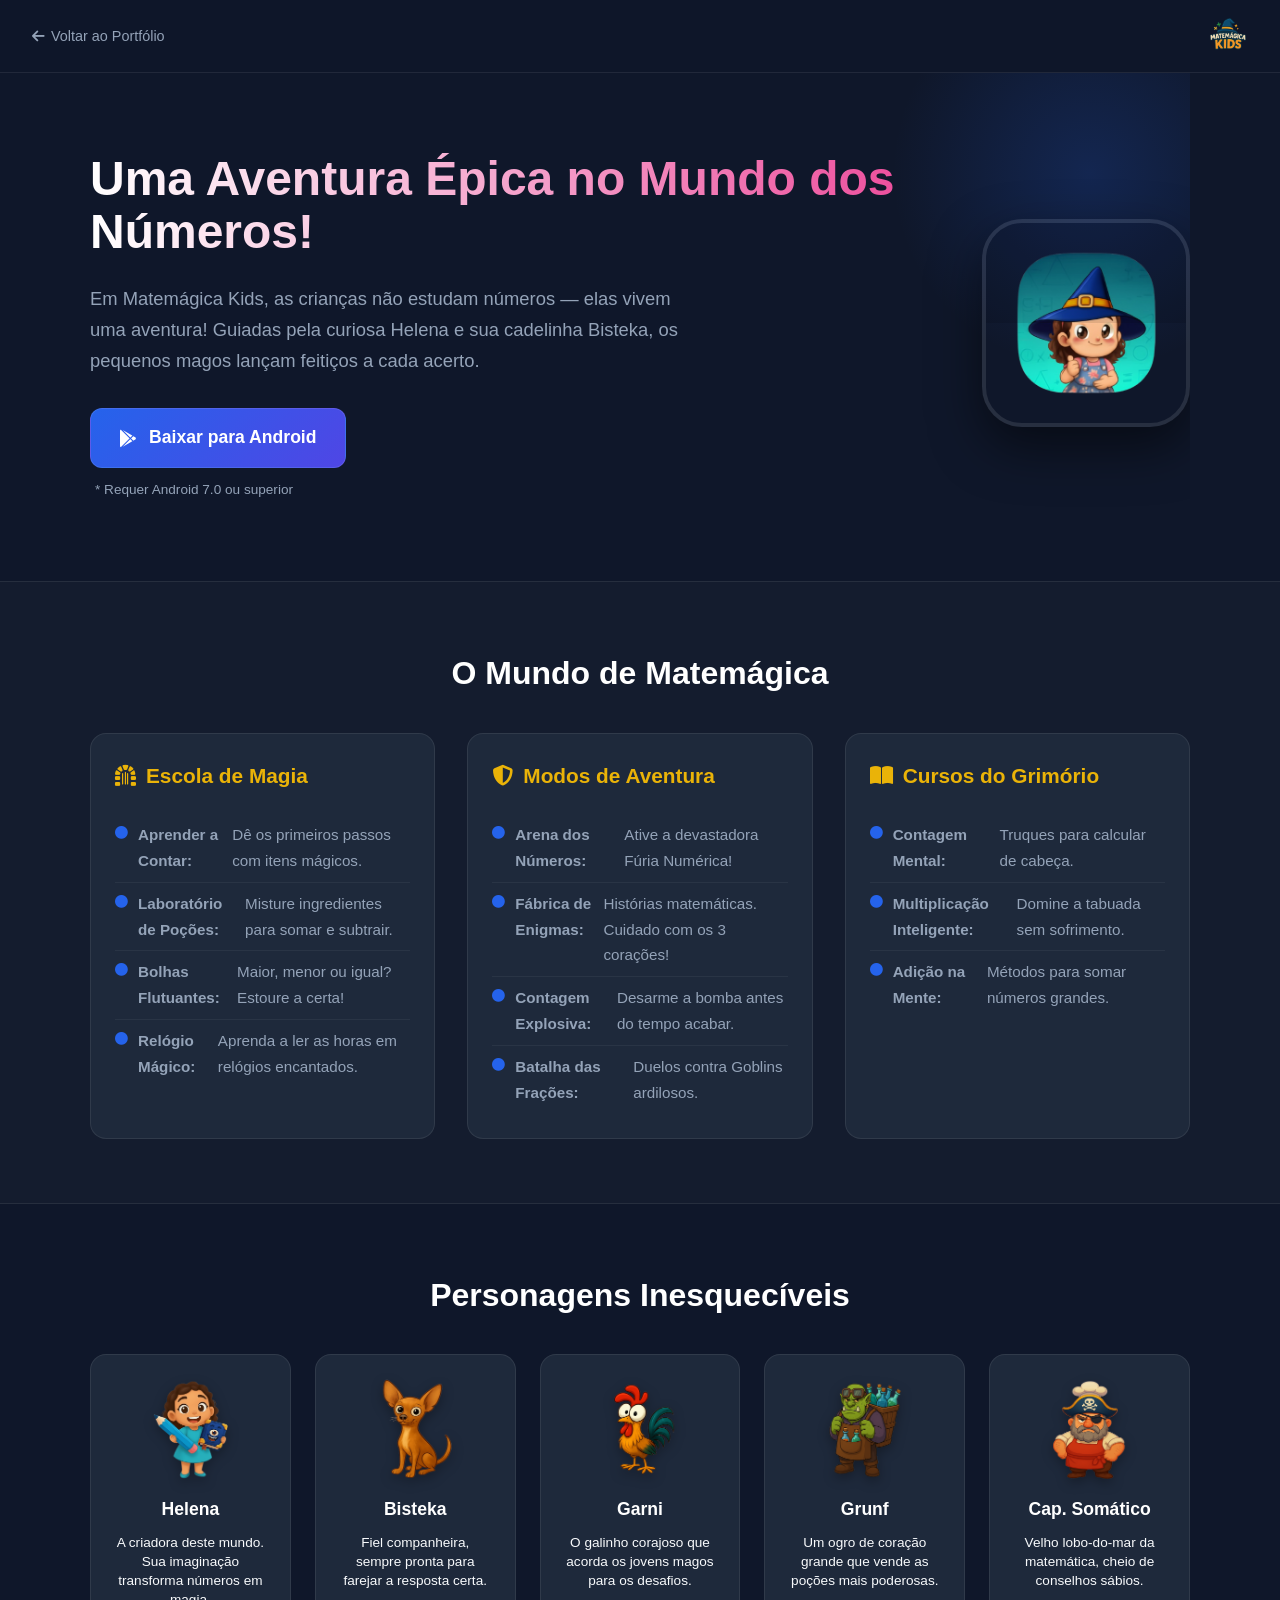
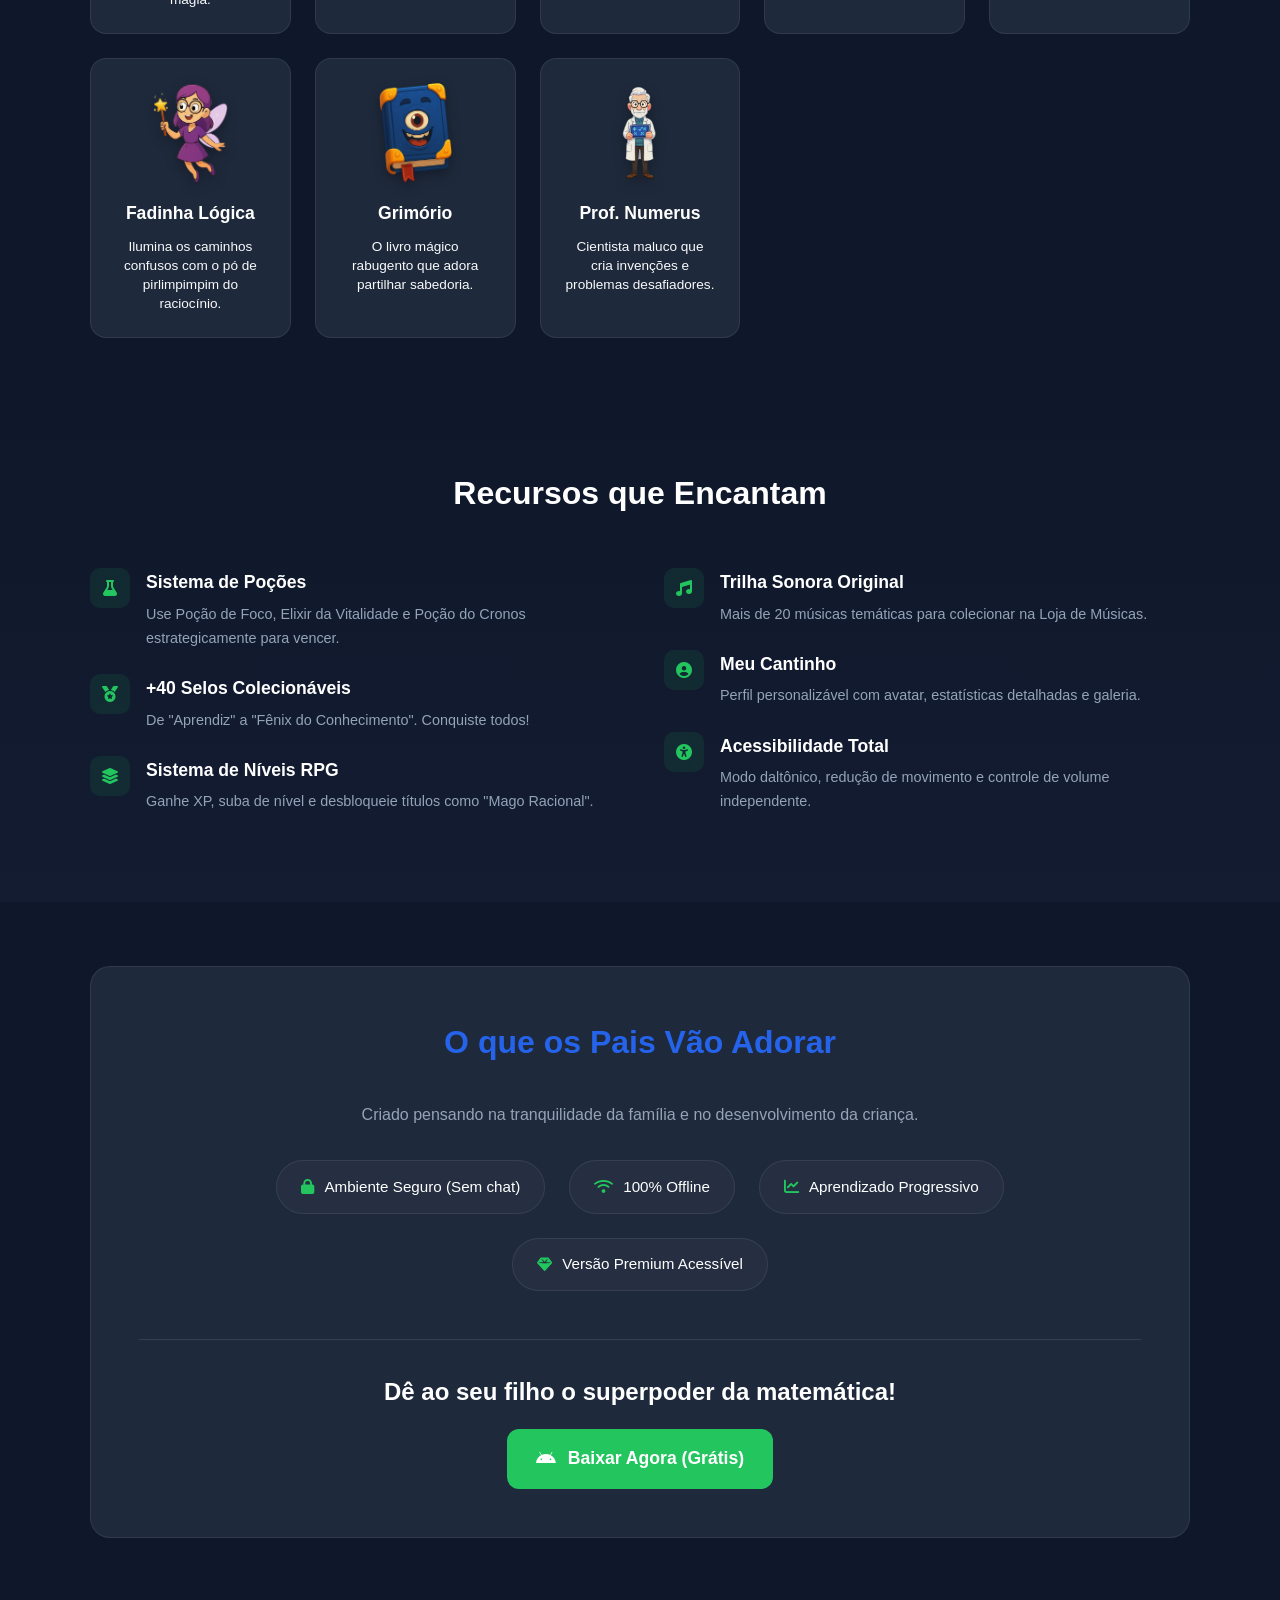
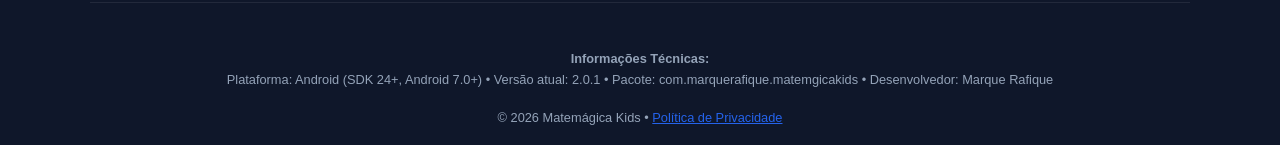
==== matemagicakids.html @ 5639b673 "Add files via upload" ====
<!doctype html>
<html lang="pt-br">
<head>
    <meta charset="utf-8">
    <meta name="viewport" content="width=device-width,initial-scale=1">
    <title>Matemágica Kids - Aventura Épica dos Números</title>
    <meta name="description" content="Em Matemágica Kids, as crianças não estudam números — elas vivem uma aventura épica! Aprenda somar, subtrair e muito mais com Helena e sua turma.">
    
    <!-- Open Graph / Facebook / WhatsApp -->
    <meta property="og:title" content="Matemágica Kids - Aprenda Matemática Brincando">
    <meta property="og:description" content="Junte-se a Helena e Bisteka nessa jornada mágica pelo mundo dos números.">
    <meta property="og:type" content="website">
    <!-- IMAGEM DE CAPA AQUI -->
    <meta property="og:image" content="capa.png">
    
    <link rel="stylesheet" href="https://cdnjs.cloudflare.com/ajax/libs/font-awesome/6.4.0/css/all.min.css">

    <style>
        :root {
            --primary: #2563eb;
            --accent-pink: #ec4899;
            --accent-yellow: #eab308;
            --accent-green: #22c55e;
            --accent-purple: #a855f7;
            --bg: #0f172a;
            --card: #1e293b;
            --text: #f8fafc;
            --muted: #94a3b8;
            --border: rgba(255,255,255,0.08);
        }

        body {
            font-family: 'Segoe UI', Tahoma, Geneva, Verdana, sans-serif;
            background-color: var(--bg);
            color: var(--text);
            margin: 0;
            padding: 0;
            line-height: 1.7;
            overflow-x: hidden;
        }

        /* --- Tipografia & Utilitários --- */
        h1, h2, h3, h4 { margin-top: 0; font-weight: 700; }
        h2 { font-size: 2rem; margin-bottom: 2rem; text-align: center; color: white; }
        p { color: var(--muted); margin-bottom: 1rem; }
        
        .container {
            max-width: 1100px;
            margin: 0 auto;
            padding: 0 2rem;
        }

        .highlight { color: var(--accent-yellow); font-weight: bold; }
        .text-center { text-align: center; }

        /* --- Nav --- */
        nav {
            padding: 1rem 2rem;
            display: flex;
            justify-content: space-between;
            align-items: center;
            border-bottom: 1px solid var(--border);
            background: rgba(15, 23, 42, 0.95);
            backdrop-filter: blur(10px);
            position: sticky;
            top: 0;
            z-index: 100;
        }

        .brand {
            text-decoration: none;
            display: flex;
            align-items: center;
            gap: 10px;
        }

        .nav-logo {
            height: 40px; /* Ajuste a altura conforme necessário para seu logo */
            width: auto;
            display: block;
        }

        /* Caso o logo não carregue, mantém o texto como fallback */
        .brand-text {
            font-weight: 800;
            font-size: 1.3rem;
            display: none; /* Escondido por padrão se tiver logo */
        }

        .back-link {
            color: var(--muted);
            text-decoration: none;
            font-size: 0.9rem;
            transition: color 0.2s;
            display: flex;
            align-items: center;
            gap: 6px;
        }
        .back-link:hover { color: var(--primary); }

        /* --- Hero Section --- */
        .hero {
            padding: 5rem 0;
            display: flex;
            align-items: center;
            gap: 3rem;
            position: relative;
            overflow: hidden;
        }
        
        /* Background decorative elements */
        .hero::before {
            content: '';
            position: absolute;
            top: -100px; right: -100px;
            width: 400px; height: 400px;
            background: radial-gradient(circle, rgba(37,99,235,0.2) 0%, transparent 70%);
            border-radius: 50%;
            z-index: -1;
        }

        .hero-text { flex: 1; }

        .hero h1 {
            font-size: 3rem;
            line-height: 1.1;
            margin-bottom: 1.5rem;
            background: linear-gradient(90deg, #fff, var(--accent-pink));
            -webkit-background-clip: text;
            -webkit-text-fill-color: transparent;
        }

        .hero-sub {
            font-size: 1.15rem;
            color: var(--muted);
            margin-bottom: 2rem;
            max-width: 600px;
        }

        .app-icon {
            width: 200px; height: 200px;
            border-radius: 40px;
            box-shadow: 0 20px 50px rgba(0,0,0,0.5);
            animation: float 6s ease-in-out infinite;
            border: 4px solid rgba(255,255,255,0.1);
            object-fit: cover; /* Garante que a imagem preencha bem */
        }

        @keyframes float {
            0% { transform: translateY(0px); }
            50% { transform: translateY(-15px); }
            100% { transform: translateY(0px); }
        }

        /* --- Buttons --- */
        .btn-download {
            background: linear-gradient(135deg, var(--primary), #4f46e5);
            color: white;
            padding: 14px 28px;
            border-radius: 12px;
            text-decoration: none;
            display: inline-flex;
            align-items: center;
            gap: 12px;
            font-weight: 700;
            font-size: 1.1rem;
            transition: transform 0.2s, box-shadow 0.2s;
            border: 1px solid rgba(255,255,255,0.1);
        }
        .btn-download:hover {
            transform: translateY(-4px);
            box-shadow: 0 10px 30px rgba(37, 99, 235, 0.4);
        }
        .btn-small { padding: 8px 16px; font-size: 0.9rem; }

        /* --- Section: O Mundo --- */
        .section-world {
            background: rgba(255,255,255,0.02);
            padding: 4rem 0;
            border-top: 1px solid var(--border);
            border-bottom: 1px solid var(--border);
        }

        .world-grid {
            display: grid;
            grid-template-columns: repeat(auto-fit, minmax(300px, 1fr));
            gap: 2rem;
            margin-top: 2rem;
        }

        .world-card {
            background: var(--card);
            padding: 1.5rem;
            border-radius: 16px;
            border: 1px solid var(--border);
        }

        .world-card h3 { color: var(--accent-yellow); display: flex; align-items: center; gap: 10px; font-size: 1.3rem; }
        .world-list { list-style: none; padding: 0; margin: 0; }
        .world-list li {
            padding: 8px 0;
            border-bottom: 1px solid rgba(255,255,255,0.05);
            font-size: 0.95rem;
            color: var(--muted);
            display: flex;
            align-items: flex-start;
            gap: 10px;
        }
        .world-list li:last-child { border-bottom: none; }
        .world-list i { color: var(--primary); margin-top: 5px; font-size: 0.8rem; }

        /* --- Section: Personagens --- */
        .section-chars { padding: 4rem 0; }
        
        .char-grid {
            display: grid;
            grid-template-columns: repeat(auto-fill, minmax(200px, 1fr));
            gap: 1.5rem;
        }

        .char-card {
            background: var(--card);
            border-radius: 16px;
            padding: 1.5rem;
            text-align: center;
            border: 1px solid var(--border);
            transition: transform 0.2s;
            display: flex;
            flex-direction: column;
            align-items: center;
        }
        .char-card:hover { transform: translateY(-5px); border-color: var(--accent-purple); }

        /* Atualizado para suportar imagens PNG */
        .char-img {
            width: 100px; height: 100px;
            object-fit: contain;
            margin-bottom: 1rem;
            filter: drop-shadow(0 4px 6px rgba(0,0,0,0.3));
            transition: transform 0.3s cubic-bezier(0.175, 0.885, 0.32, 1.275);
        }
        
        .char-card:hover .char-img {
            transform: scale(1.15) rotate(3deg);
        }

        .char-name { font-weight: 700; color: white; margin-bottom: 0.5rem; display: block; font-size: 1.1rem; }
        .char-desc { font-size: 0.85rem; line-height: 1.4; }

        /* --- Section: Recursos --- */
        .section-features {
            padding: 4rem 0;
            background: linear-gradient(to bottom, var(--bg), #131c31);
        }
        
        .features-cols {
            display: grid;
            grid-template-columns: repeat(auto-fit, minmax(300px, 1fr));
            gap: 3rem;
        }

        .feature-item {
            display: flex;
            gap: 1rem;
            margin-bottom: 1.5rem;
        }
        .f-icon {
            flex-shrink: 0;
            width: 40px; height: 40px;
            background: rgba(34, 197, 94, 0.1);
            color: var(--accent-green);
            border-radius: 10px;
            display: flex;
            align-items: center;
            justify-content: center;
        }
        .f-content h4 { margin: 0 0 0.2rem 0; font-size: 1.1rem; color: white; }
        .f-content p { margin: 0; font-size: 0.9rem; }

        /* --- Section: Parents & CTA --- */
        .section-parents {
            background: var(--card);
            padding: 3rem;
            border-radius: 20px;
            margin: 4rem auto;
            border: 1px solid var(--border);
            text-align: center;
        }

        .check-grid {
            display: flex;
            flex-wrap: wrap;
            justify-content: center;
            gap: 1.5rem;
            margin: 2rem 0;
        }
        .check-item {
            background: rgba(255,255,255,0.03);
            padding: 0.8rem 1.5rem;
            border-radius: 50px;
            font-size: 0.95rem;
            display: flex;
            align-items: center;
            gap: 10px;
            color: white;
            border: 1px solid var(--border);
        }
        .check-item i { color: var(--accent-green); }

        .tech-info {
            font-size: 0.8rem;
            color: #64748b;
            text-align: center;
            margin-top: 4rem;
            padding-top: 2rem;
            border-top: 1px solid var(--border);
        }

        @media (max-width: 768px) {
            .hero { flex-direction: column-reverse; text-align: center; padding: 3rem 0; }
            .hero h1 { font-size: 2.5rem; }
            .hero-text { width: 100%; }
            nav { padding: 1rem; }
        }
    </style>
</head>
<body>

    <!-- Navegação -->
    <nav>
        <a href="index.html" class="back-link">
            <i class="fas fa-arrow-left"></i> Voltar ao Portfólio
        </a>
        <a href="#" class="brand">
            <!-- LOGO AQUI -->
            <img src="logo_2.png" alt="Matemágica Kids Logo" class="nav-logo" onerror="this.style.display='none'; document.getElementById('fallback-brand').style.display='block'">
            
            <!-- Texto fallback caso a imagem não carregue -->
            <span id="fallback-brand" class="brand-text">
                <span style="color:var(--accent-pink)">Matemágica</span>
                <span style="color:var(--accent-yellow)">Kids</span>
            </span>
        </a>
    </nav>

    <!-- Hero Section -->
    <div class="container">
        <header class="hero">
            <div class="hero-text">
                <h1>Uma Aventura Épica no Mundo dos Números!</h1>
                <p class="hero-sub">
                    Em Matemágica Kids, as crianças não estudam números — elas vivem uma aventura! 
                    Guiadas pela curiosa Helena e sua cadelinha Bisteka, os pequenos magos lançam feitiços a cada acerto.
                </p>
                <div style="display:flex; flex-direction:column; gap:10px; align-items:flex-start">
                    <a href="https://play.google.com/store/apps/details?id=com.marquerafique.matemgicakids" target="_blank" class="btn-download">
                        <i class="fab fa-google-play"></i> Baixar para Android
                    </a>
                    <span style="font-size:0.85rem; color:var(--muted); margin-left: 5px;">* Requer Android 7.0 ou superior</span>
                </div>
            </div>
            <div>
                <!-- ÍCONE DO APP AQUI -->
                <img src="ic_app.png" alt="Ícone Matemágica Kids" class="app-icon">
            </div>
        </header>
    </div>

    <!-- O Mundo de Matemágica -->
    <section class="section-world">
        <div class="container">
            <h2>O Mundo de Matemágica</h2>
            <div class="world-grid">
                
                <!-- Card 1 -->
                <article class="world-card">
                    <h3><i class="fas fa-dungeon"></i> Escola de Magia</h3>
                    <ul class="world-list">
                        <li><i class="fas fa-circle"></i> <strong>Aprender a Contar:</strong> Dê os primeiros passos com itens mágicos.</li>
                        <li><i class="fas fa-circle"></i> <strong>Laboratório de Poções:</strong> Misture ingredientes para somar e subtrair.</li>
                        <li><i class="fas fa-circle"></i> <strong>Bolhas Flutuantes:</strong> Maior, menor ou igual? Estoure a certa!</li>
                        <li><i class="fas fa-circle"></i> <strong>Relógio Mágico:</strong> Aprenda a ler as horas em relógios encantados.</li>
                    </ul>
                </article>

                <!-- Card 2 -->
                <article class="world-card">
                    <h3><i class="fas fa-shield-alt"></i> Modos de Aventura</h3>
                    <ul class="world-list">
                        <li><i class="fas fa-circle"></i> <strong>Arena dos Números:</strong> Ative a devastadora Fúria Numérica!</li>
                        <li><i class="fas fa-circle"></i> <strong>Fábrica de Enigmas:</strong> Histórias matemáticas. Cuidado com os 3 corações!</li>
                        <li><i class="fas fa-circle"></i> <strong>Contagem Explosiva:</strong> Desarme a bomba antes do tempo acabar.</li>
                        <li><i class="fas fa-circle"></i> <strong>Batalha das Frações:</strong> Duelos contra Goblins ardilosos.</li>
                    </ul>
                </article>

                <!-- Card 3 -->
                <article class="world-card">
                    <h3><i class="fas fa-book-open"></i> Cursos do Grimório</h3>
                    <ul class="world-list">
                        <li><i class="fas fa-circle"></i> <strong>Contagem Mental:</strong> Truques para calcular de cabeça.</li>
                        <li><i class="fas fa-circle"></i> <strong>Multiplicação Inteligente:</strong> Domine a tabuada sem sofrimento.</li>
                        <li><i class="fas fa-circle"></i> <strong>Adição na Mente:</strong> Métodos para somar números grandes.</li>
                    </ul>
                </article>

            </div>
        </div>
    </section>

    <!-- Personagens -->
    <section class="section-chars">
        <div class="container">
            <h2>Personagens Inesquecíveis</h2>
            <div class="char-grid">
                
                <div class="char-card">
                    <img src="personagem_helena.png" alt="Helena" class="char-img">
                    <span class="char-name">Helena</span>
                    <span class="char-desc">A criadora deste mundo. Sua imaginação transforma números em magia.</span>
                </div>

                <div class="char-card">
                    <img src="personagem_bisteka.png" alt="Bisteka" class="char-img">
                    <span class="char-name">Bisteka</span>
                    <span class="char-desc">Fiel companheira, sempre pronta para farejar a resposta certa.</span>
                </div>

                <div class="char-card">
                    <img src="personagem_garni.png" alt="Garni" class="char-img">
                    <span class="char-name">Garni</span>
                    <span class="char-desc">O galinho corajoso que acorda os jovens magos para os desafios.</span>
                </div>

                <div class="char-card">
                    <img src="personagem_grunf.png" alt="Grunf" class="char-img">
                    <span class="char-name">Grunf</span>
                    <span class="char-desc">Um ogro de coração grande que vende as poções mais poderosas.</span>
                </div>

                <div class="char-card">
                    <img src="personagem_capitao_somatico.png" alt="Capitão Somático" class="char-img">
                    <span class="char-name">Cap. Somático</span>
                    <span class="char-desc">Velho lobo-do-mar da matemática, cheio de conselhos sábios.</span>
                </div>

                <div class="char-card">
                    <img src="personagem_fadinha_logica.png" alt="Fadinha da Lógica" class="char-img">
                    <span class="char-name">Fadinha Lógica</span>
                    <span class="char-desc">Ilumina os caminhos confusos com o pó de pirlimpimpim do raciocínio.</span>
                </div>

                <div class="char-card">
                    <img src="personagem_grimorio.png" alt="Grimório" class="char-img">
                    <span class="char-name">Grimório</span>
                    <span class="char-desc">O livro mágico rabugento que adora partilhar sabedoria.</span>
                </div>

                <div class="char-card">
                    <img src="personagem_professor_numerus.png" alt="Professor Numerus" class="char-img">
                    <span class="char-name">Prof. Numerus</span>
                    <span class="char-desc">Cientista maluco que cria invenções e problemas desafiadores.</span>
                </div>

            </div>
        </div>
    </section>

    <!-- Recursos que Encantam -->
    <section class="section-features">
        <div class="container">
            <h2 style="margin-bottom:3rem">Recursos que Encantam</h2>
            <div class="features-cols">
                
                <div>
                    <div class="feature-item">
                        <div class="f-icon"><i class="fas fa-flask"></i></div>
                        <div class="f-content">
                            <h4>Sistema de Poções</h4>
                            <p>Use Poção de Foco, Elixir da Vitalidade e Poção do Cronos estrategicamente para vencer.</p>
                        </div>
                    </div>
                    <div class="feature-item">
                        <div class="f-icon"><i class="fas fa-medal"></i></div>
                        <div class="f-content">
                            <h4>+40 Selos Colecionáveis</h4>
                            <p>De "Aprendiz" a "Fênix do Conhecimento". Conquiste todos!</p>
                        </div>
                    </div>
                    <div class="feature-item">
                        <div class="f-icon"><i class="fas fa-layer-group"></i></div>
                        <div class="f-content">
                            <h4>Sistema de Níveis RPG</h4>
                            <p>Ganhe XP, suba de nível e desbloqueie títulos como "Mago Racional".</p>
                        </div>
                    </div>
                </div>

                <div>
                    <div class="feature-item">
                        <div class="f-icon"><i class="fas fa-music"></i></div>
                        <div class="f-content">
                            <h4>Trilha Sonora Original</h4>
                            <p>Mais de 20 músicas temáticas para colecionar na Loja de Músicas.</p>
                        </div>
                    </div>
                    <div class="feature-item">
                        <div class="f-icon"><i class="fas fa-user-circle"></i></div>
                        <div class="f-content">
                            <h4>Meu Cantinho</h4>
                            <p>Perfil personalizável com avatar, estatísticas detalhadas e galeria.</p>
                        </div>
                    </div>
                    <div class="feature-item">
                        <div class="f-icon"><i class="fas fa-universal-access"></i></div>
                        <div class="f-content">
                            <h4>Acessibilidade Total</h4>
                            <p>Modo daltônico, redução de movimento e controle de volume independente.</p>
                        </div>
                    </div>
                </div>

            </div>
        </div>
    </section>

    <!-- Área dos Pais e CTA Final -->
    <div class="container">
        <section class="section-parents">
            <h2 style="color:var(--primary)">O que os Pais Vão Adorar</h2>
            <p>Criado pensando na tranquilidade da família e no desenvolvimento da criança.</p>
            
            <div class="check-grid">
                <div class="check-item"><i class="fas fa-lock"></i> Ambiente Seguro (Sem chat)</div>
                <div class="check-item"><i class="fas fa-wifi"></i> 100% Offline</div>
                <div class="check-item"><i class="fas fa-chart-line"></i> Aprendizado Progressivo</div>
                <div class="check-item"><i class="fas fa-gem"></i> Versão Premium Acessível</div>
            </div>

            <div style="margin-top:3rem; padding-top:2rem; border-top:1px solid rgba(255,255,255,0.1)">
                <h3 style="color:white; margin-bottom:1rem; font-size:1.5rem">Dê ao seu filho o superpoder da matemática!</h3>
                <a href="https://play.google.com/store/apps/details?id=com.marquerafique.matemgicakids" target="_blank" class="btn-download" style="background: var(--accent-green); border-color:transparent;">
                    <i class="fab fa-android"></i> Baixar Agora (Grátis)
                </a>
            </div>
        </section>

        <!-- Informações Técnicas (Footer) -->
        <footer class="tech-info">
            <p>
                <strong>Informações Técnicas:</strong><br>
                Plataforma: Android (SDK 24+, Android 7.0+) • Versão atual: 2.0.1 • 
                Pacote: com.marquerafique.matemgicakids • Desenvolvedor: Marque Rafique
            </p>
            <p style="margin-top:1rem">
                © 2026 Matemágica Kids • <a href="privacidade.html" style="color:var(--primary)">Política de Privacidade</a>
            </p>
        </footer>
    </div>

</body>
</html>
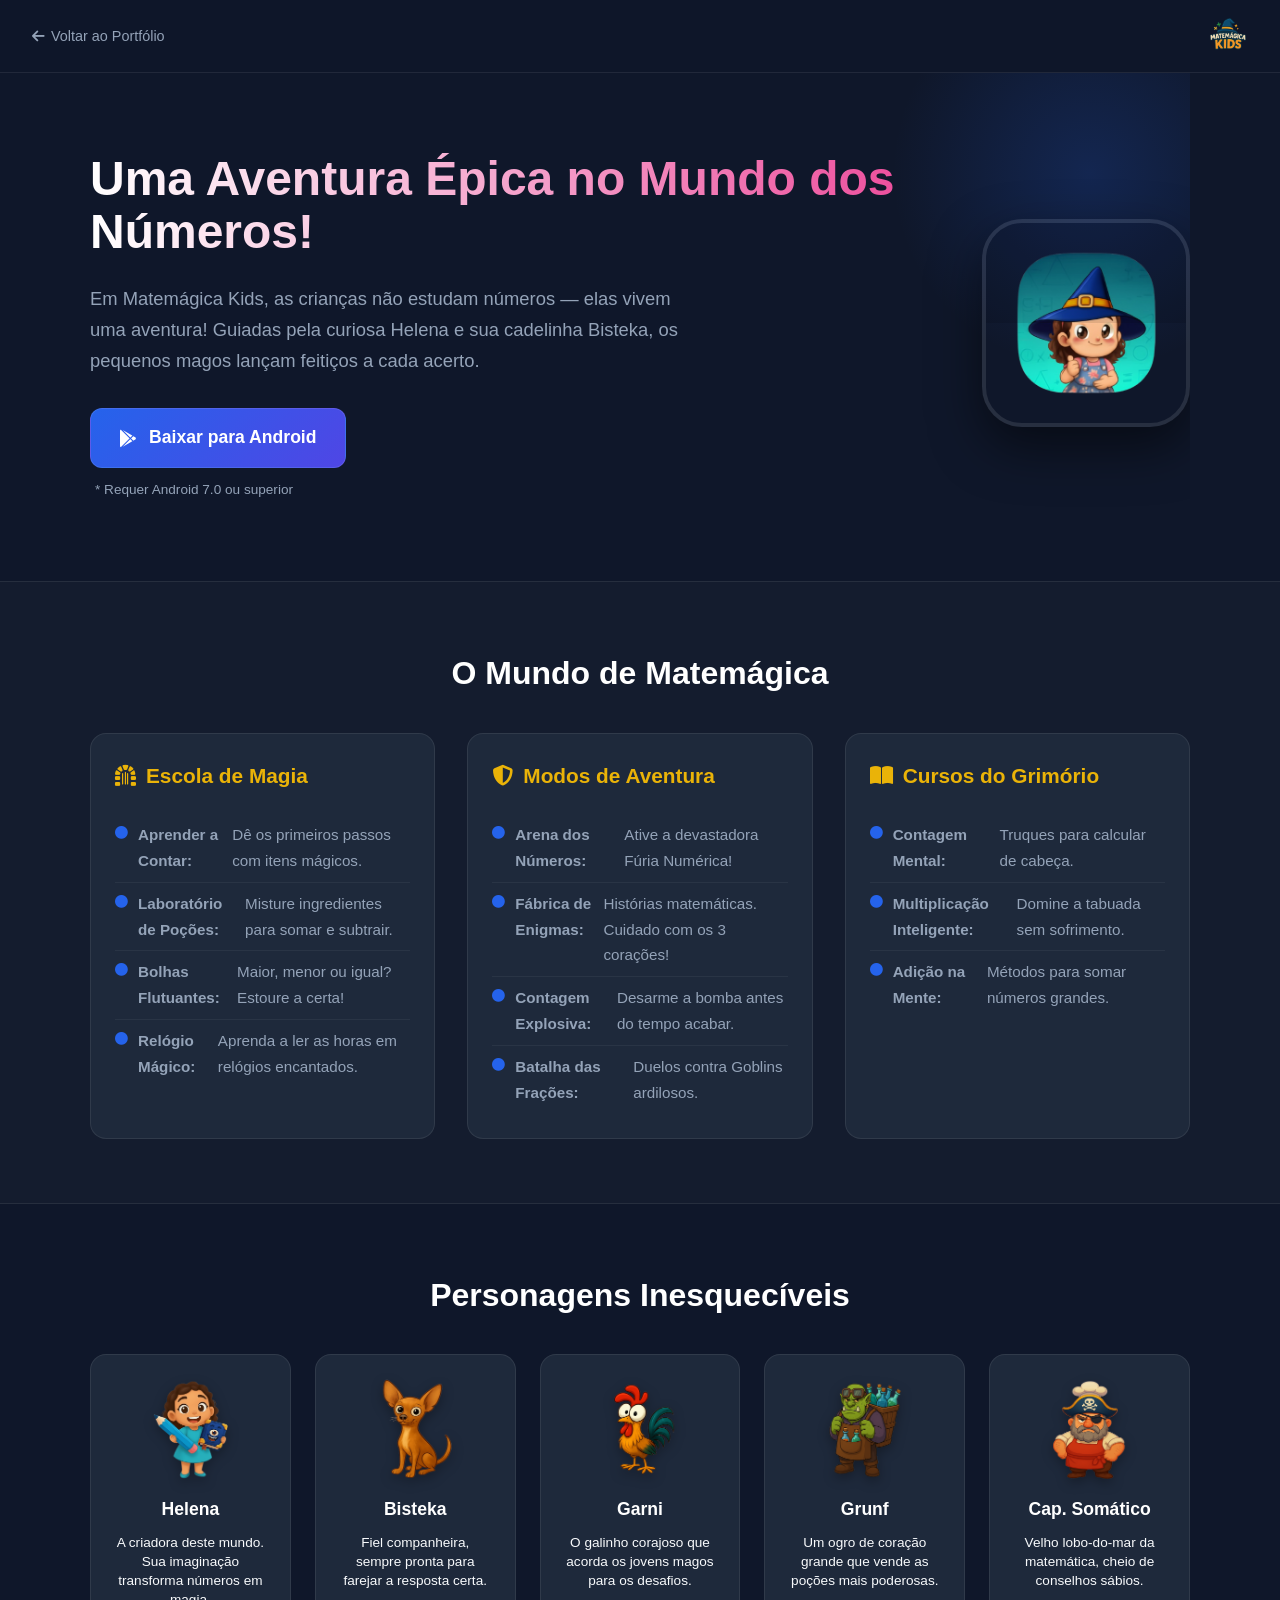
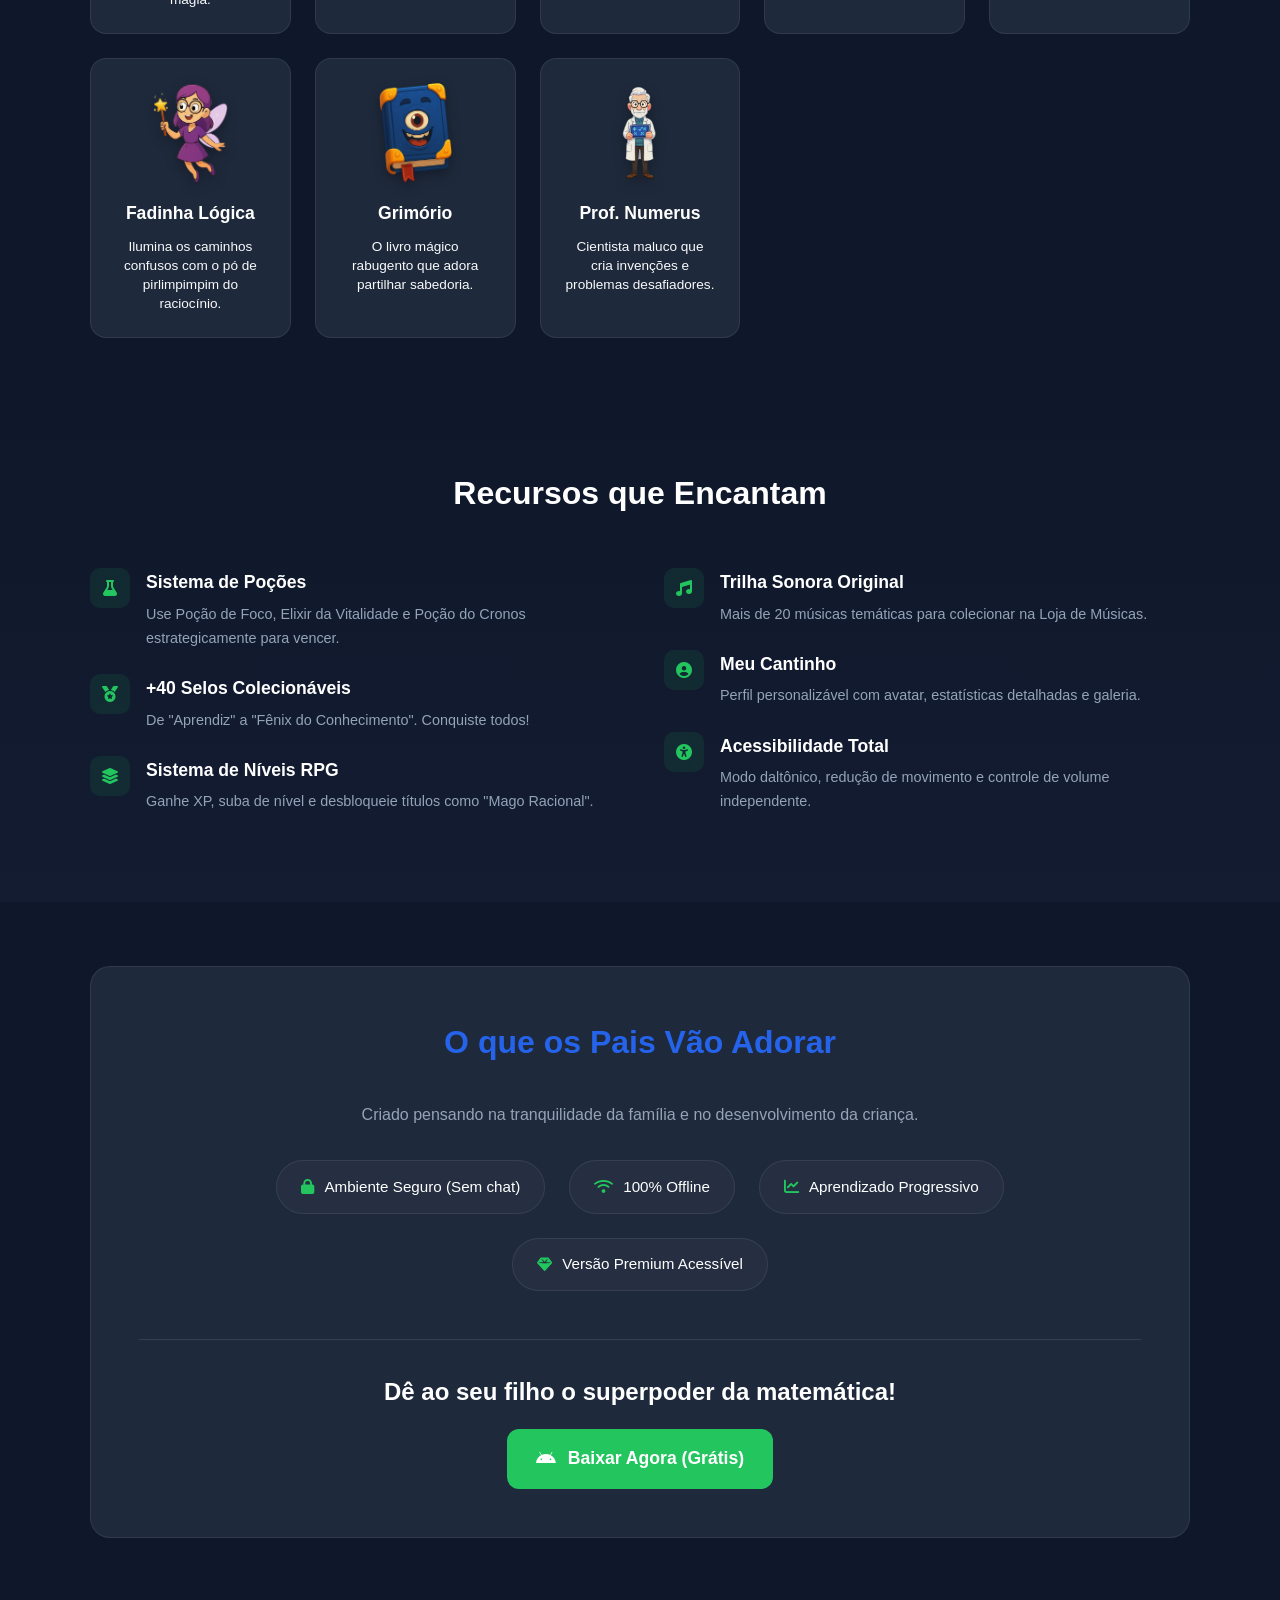
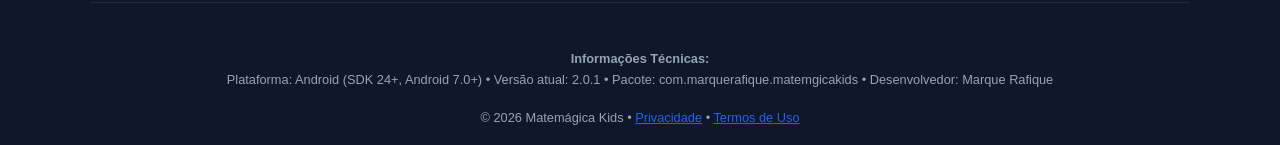
==== commit 999d2d2a: "Add files via upload" ====
--- a/matemagicakids.html
+++ b/matemagicakids.html
@@ -10,7 +10,6 @@
     <meta property="og:title" content="Matemágica Kids - Aprenda Matemática Brincando">
     <meta property="og:description" content="Junte-se a Helena e Bisteka nessa jornada mágica pelo mundo dos números.">
     <meta property="og:type" content="website">
-    <!-- IMAGEM DE CAPA AQUI -->
     <meta property="og:image" content="capa.png">
     
     <link rel="stylesheet" href="https://cdnjs.cloudflare.com/ajax/libs/font-awesome/6.4.0/css/all.min.css">
@@ -39,7 +38,6 @@
             overflow-x: hidden;
         }
 
-        /* --- Tipografia & Utilitários --- */
         h1, h2, h3, h4 { margin-top: 0; font-weight: 700; }
         h2 { font-size: 2rem; margin-bottom: 2rem; text-align: center; color: white; }
         p { color: var(--muted); margin-bottom: 1rem; }
@@ -50,10 +48,6 @@
             padding: 0 2rem;
         }
 
-        .highlight { color: var(--accent-yellow); font-weight: bold; }
-        .text-center { text-align: center; }
-
-        /* --- Nav --- */
         nav {
             padding: 1rem 2rem;
             display: flex;
@@ -75,16 +69,9 @@
         }
 
         .nav-logo {
-            height: 40px; /* Ajuste a altura conforme necessário para seu logo */
+            height: 40px; 
             width: auto;
             display: block;
-        }
-
-        /* Caso o logo não carregue, mantém o texto como fallback */
-        .brand-text {
-            font-weight: 800;
-            font-size: 1.3rem;
-            display: none; /* Escondido por padrão se tiver logo */
         }
 
         .back-link {
@@ -98,7 +85,6 @@
         }
         .back-link:hover { color: var(--primary); }
 
-        /* --- Hero Section --- */
         .hero {
             padding: 5rem 0;
             display: flex;
@@ -108,7 +94,6 @@
             overflow: hidden;
         }
         
-        /* Background decorative elements */
         .hero::before {
             content: '';
             position: absolute;
@@ -143,7 +128,7 @@
             box-shadow: 0 20px 50px rgba(0,0,0,0.5);
             animation: float 6s ease-in-out infinite;
             border: 4px solid rgba(255,255,255,0.1);
-            object-fit: cover; /* Garante que a imagem preencha bem */
+            object-fit: cover;
         }
 
         @keyframes float {
@@ -152,7 +137,6 @@
             100% { transform: translateY(0px); }
         }
 
-        /* --- Buttons --- */
         .btn-download {
             background: linear-gradient(135deg, var(--primary), #4f46e5);
             color: white;
@@ -171,9 +155,7 @@
             transform: translateY(-4px);
             box-shadow: 0 10px 30px rgba(37, 99, 235, 0.4);
         }
-        .btn-small { padding: 8px 16px; font-size: 0.9rem; }
-
-        /* --- Section: O Mundo --- */
+
         .section-world {
             background: rgba(255,255,255,0.02);
             padding: 4rem 0;
@@ -209,7 +191,6 @@
         .world-list li:last-child { border-bottom: none; }
         .world-list i { color: var(--primary); margin-top: 5px; font-size: 0.8rem; }
 
-        /* --- Section: Personagens --- */
         .section-chars { padding: 4rem 0; }
         
         .char-grid {
@@ -231,7 +212,6 @@
         }
         .char-card:hover { transform: translateY(-5px); border-color: var(--accent-purple); }
 
-        /* Atualizado para suportar imagens PNG */
         .char-img {
             width: 100px; height: 100px;
             object-fit: contain;
@@ -247,7 +227,6 @@
         .char-name { font-weight: 700; color: white; margin-bottom: 0.5rem; display: block; font-size: 1.1rem; }
         .char-desc { font-size: 0.85rem; line-height: 1.4; }
 
-        /* --- Section: Recursos --- */
         .section-features {
             padding: 4rem 0;
             background: linear-gradient(to bottom, var(--bg), #131c31);
@@ -277,7 +256,6 @@
         .f-content h4 { margin: 0 0 0.2rem 0; font-size: 1.1rem; color: white; }
         .f-content p { margin: 0; font-size: 0.9rem; }
 
-        /* --- Section: Parents & CTA --- */
         .section-parents {
             background: var(--card);
             padding: 3rem;
@@ -326,24 +304,15 @@
 </head>
 <body>
 
-    <!-- Navegação -->
     <nav>
         <a href="index.html" class="back-link">
             <i class="fas fa-arrow-left"></i> Voltar ao Portfólio
         </a>
         <a href="#" class="brand">
-            <!-- LOGO AQUI -->
-            <img src="logo_2.png" alt="Matemágica Kids Logo" class="nav-logo" onerror="this.style.display='none'; document.getElementById('fallback-brand').style.display='block'">
-            
-            <!-- Texto fallback caso a imagem não carregue -->
-            <span id="fallback-brand" class="brand-text">
-                <span style="color:var(--accent-pink)">Matemágica</span>
-                <span style="color:var(--accent-yellow)">Kids</span>
-            </span>
+            <img src="logo_2.png" alt="Matemágica Kids Logo" class="nav-logo">
         </a>
     </nav>
 
-    <!-- Hero Section -->
     <div class="container">
         <header class="hero">
             <div class="hero-text">
@@ -360,19 +329,16 @@
                 </div>
             </div>
             <div>
-                <!-- ÍCONE DO APP AQUI -->
                 <img src="ic_app.png" alt="Ícone Matemágica Kids" class="app-icon">
             </div>
         </header>
     </div>
 
-    <!-- O Mundo de Matemágica -->
     <section class="section-world">
         <div class="container">
             <h2>O Mundo de Matemágica</h2>
             <div class="world-grid">
                 
-                <!-- Card 1 -->
                 <article class="world-card">
                     <h3><i class="fas fa-dungeon"></i> Escola de Magia</h3>
                     <ul class="world-list">
@@ -383,7 +349,6 @@
                     </ul>
                 </article>
 
-                <!-- Card 2 -->
                 <article class="world-card">
                     <h3><i class="fas fa-shield-alt"></i> Modos de Aventura</h3>
                     <ul class="world-list">
@@ -394,7 +359,6 @@
                     </ul>
                 </article>
 
-                <!-- Card 3 -->
                 <article class="world-card">
                     <h3><i class="fas fa-book-open"></i> Cursos do Grimório</h3>
                     <ul class="world-list">
@@ -408,7 +372,6 @@
         </div>
     </section>
 
-    <!-- Personagens -->
     <section class="section-chars">
         <div class="container">
             <h2>Personagens Inesquecíveis</h2>
@@ -466,7 +429,6 @@
         </div>
     </section>
 
-    <!-- Recursos que Encantam -->
     <section class="section-features">
         <div class="container">
             <h2 style="margin-bottom:3rem">Recursos que Encantam</h2>
@@ -524,7 +486,6 @@
         </div>
     </section>
 
-    <!-- Área dos Pais e CTA Final -->
     <div class="container">
         <section class="section-parents">
             <h2 style="color:var(--primary)">O que os Pais Vão Adorar</h2>
@@ -545,7 +506,6 @@
             </div>
         </section>
 
-        <!-- Informações Técnicas (Footer) -->
         <footer class="tech-info">
             <p>
                 <strong>Informações Técnicas:</strong><br>
@@ -553,7 +513,9 @@
                 Pacote: com.marquerafique.matemgicakids • Desenvolvedor: Marque Rafique
             </p>
             <p style="margin-top:1rem">
-                © 2026 Matemágica Kids • <a href="privacidade.html" style="color:var(--primary)">Política de Privacidade</a>
+                © 2026 Matemágica Kids • 
+                <a href="privacidade.html" style="color:var(--primary)">Privacidade</a> • 
+                <a href="termos.html" style="color:var(--primary)">Termos de Uso</a>
             </p>
         </footer>
     </div>
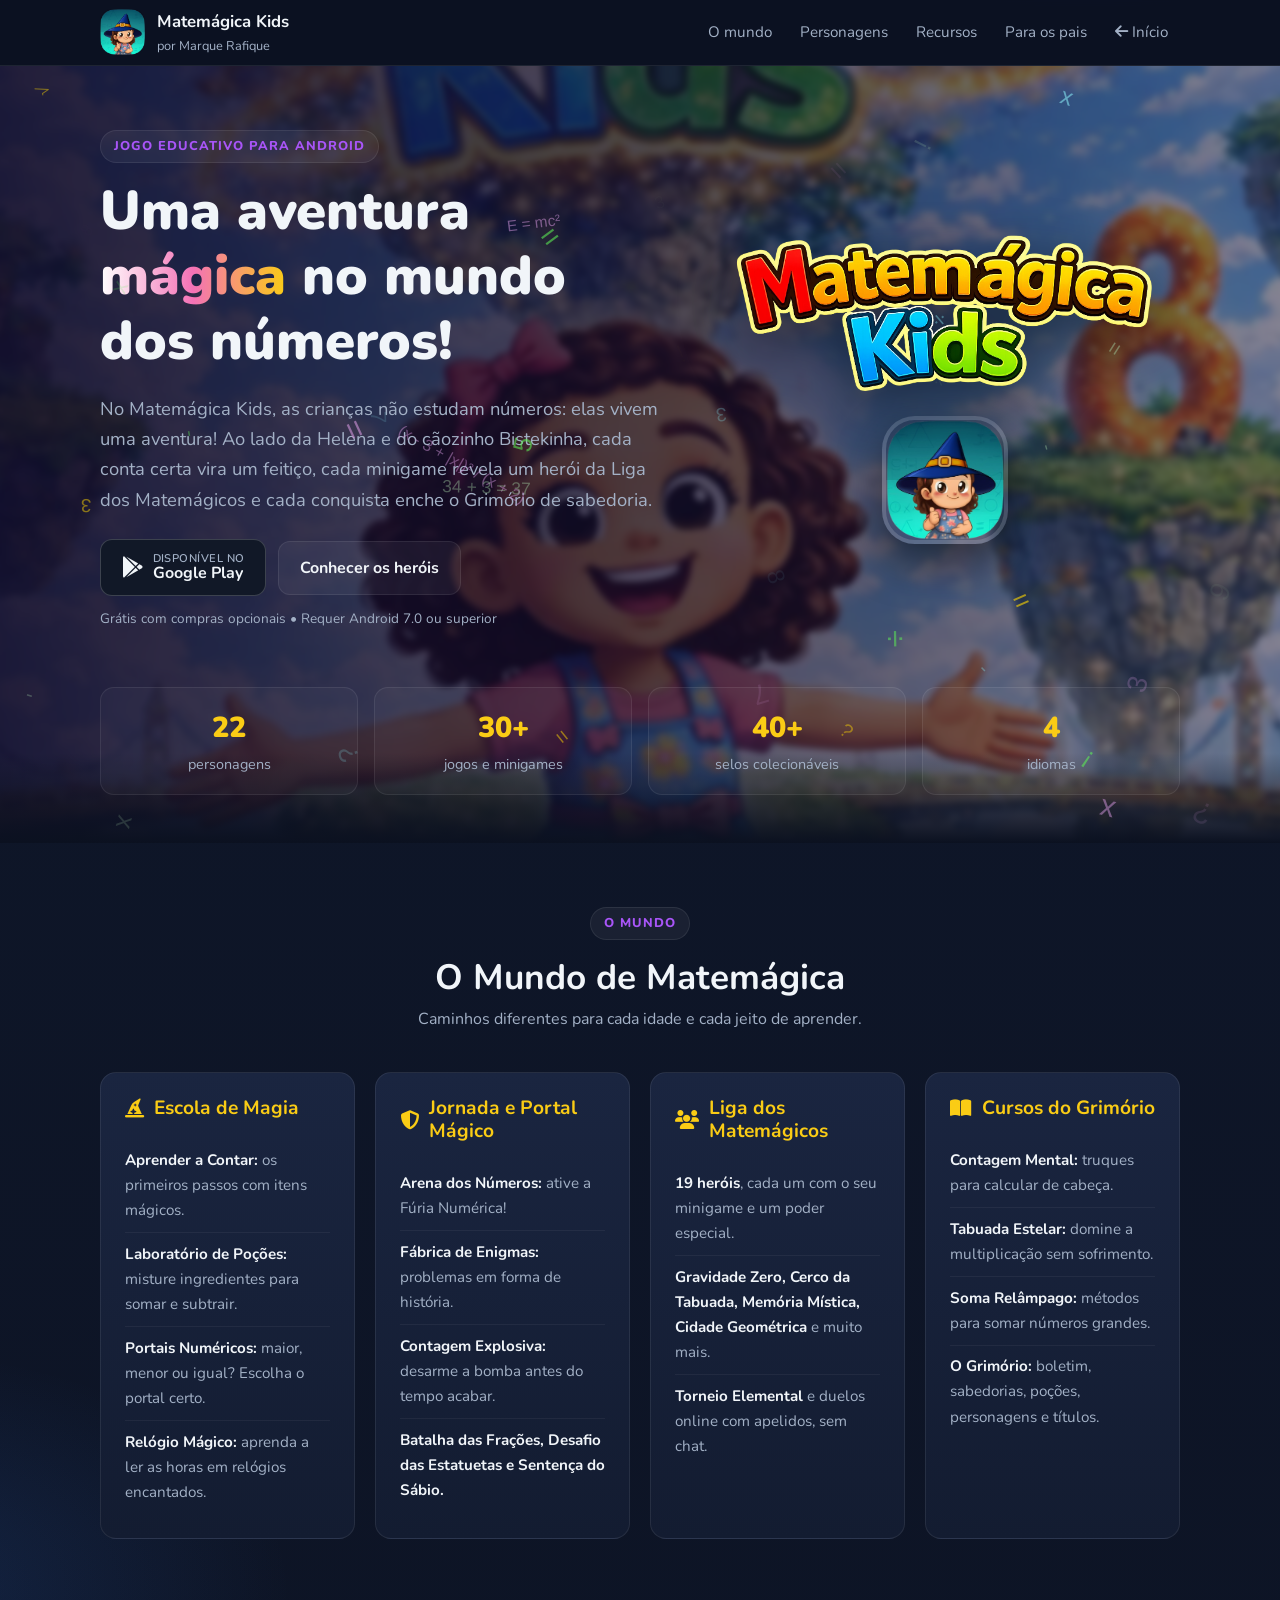
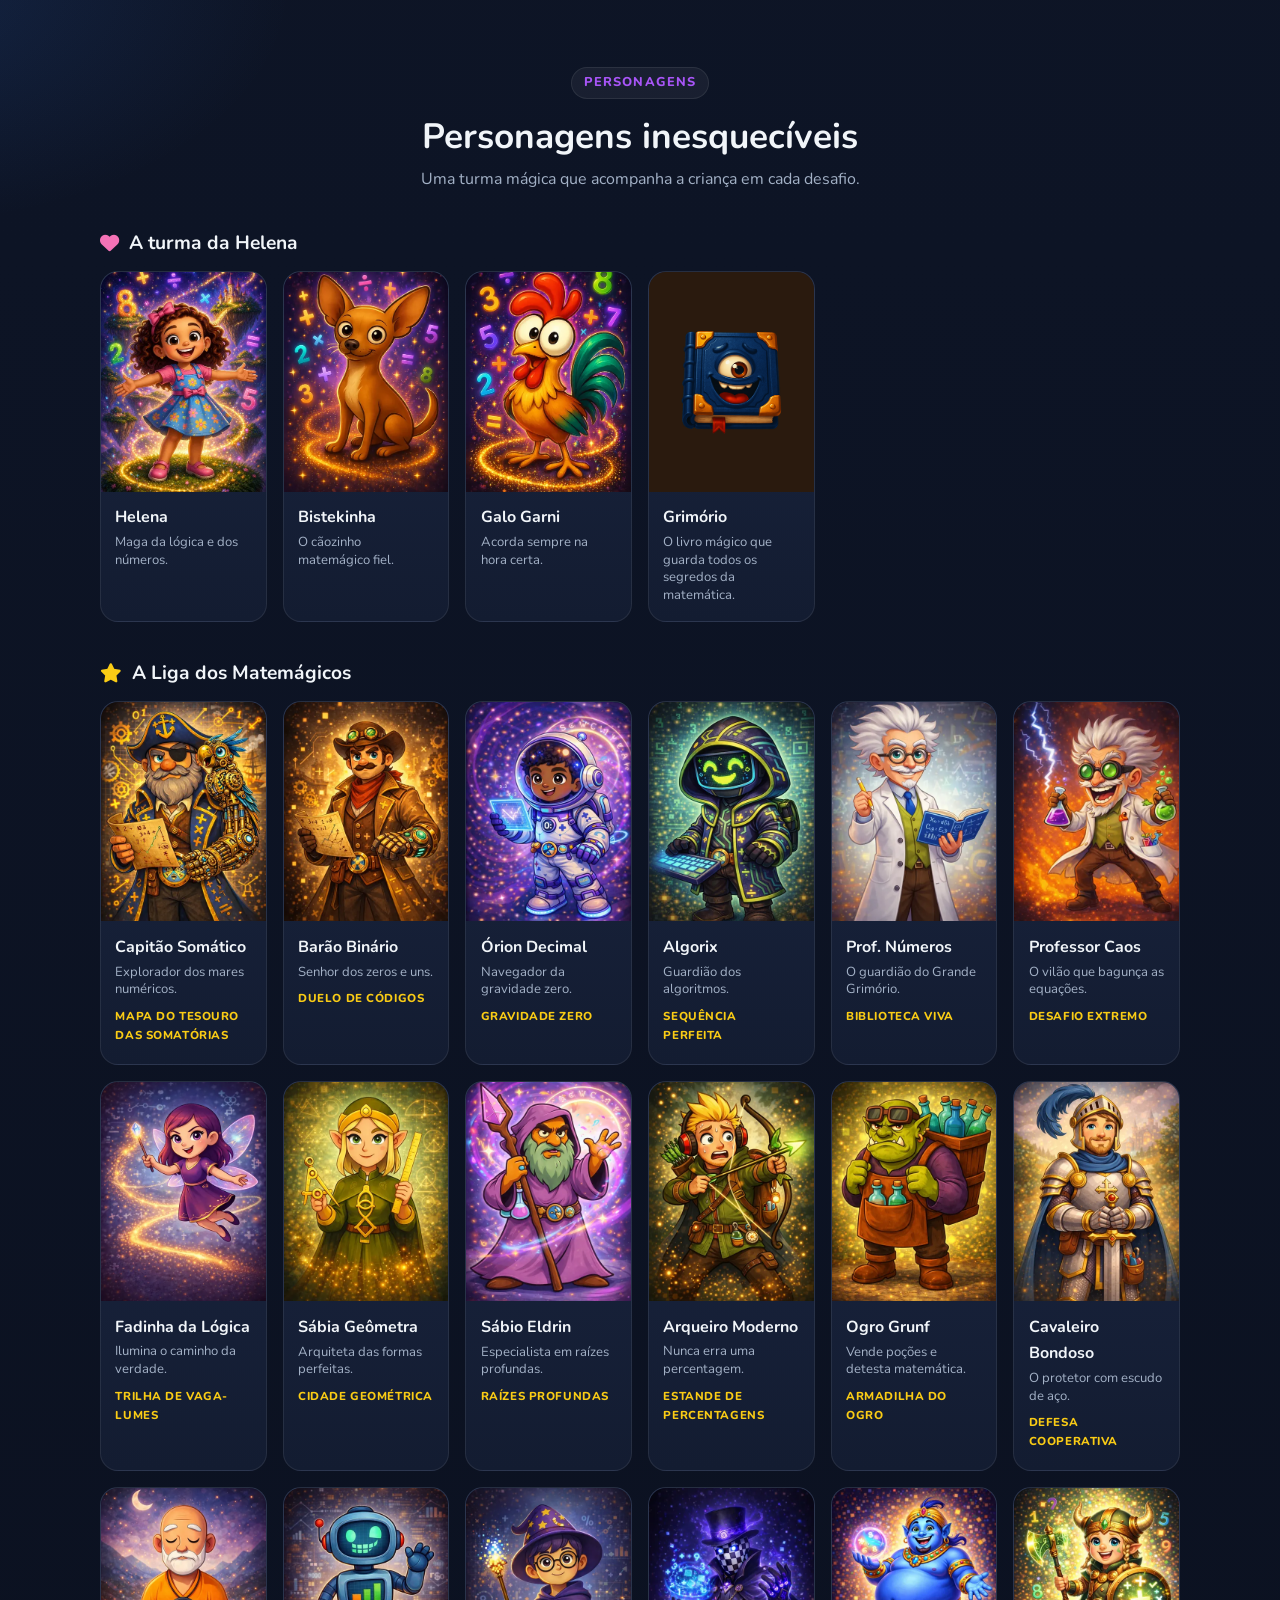
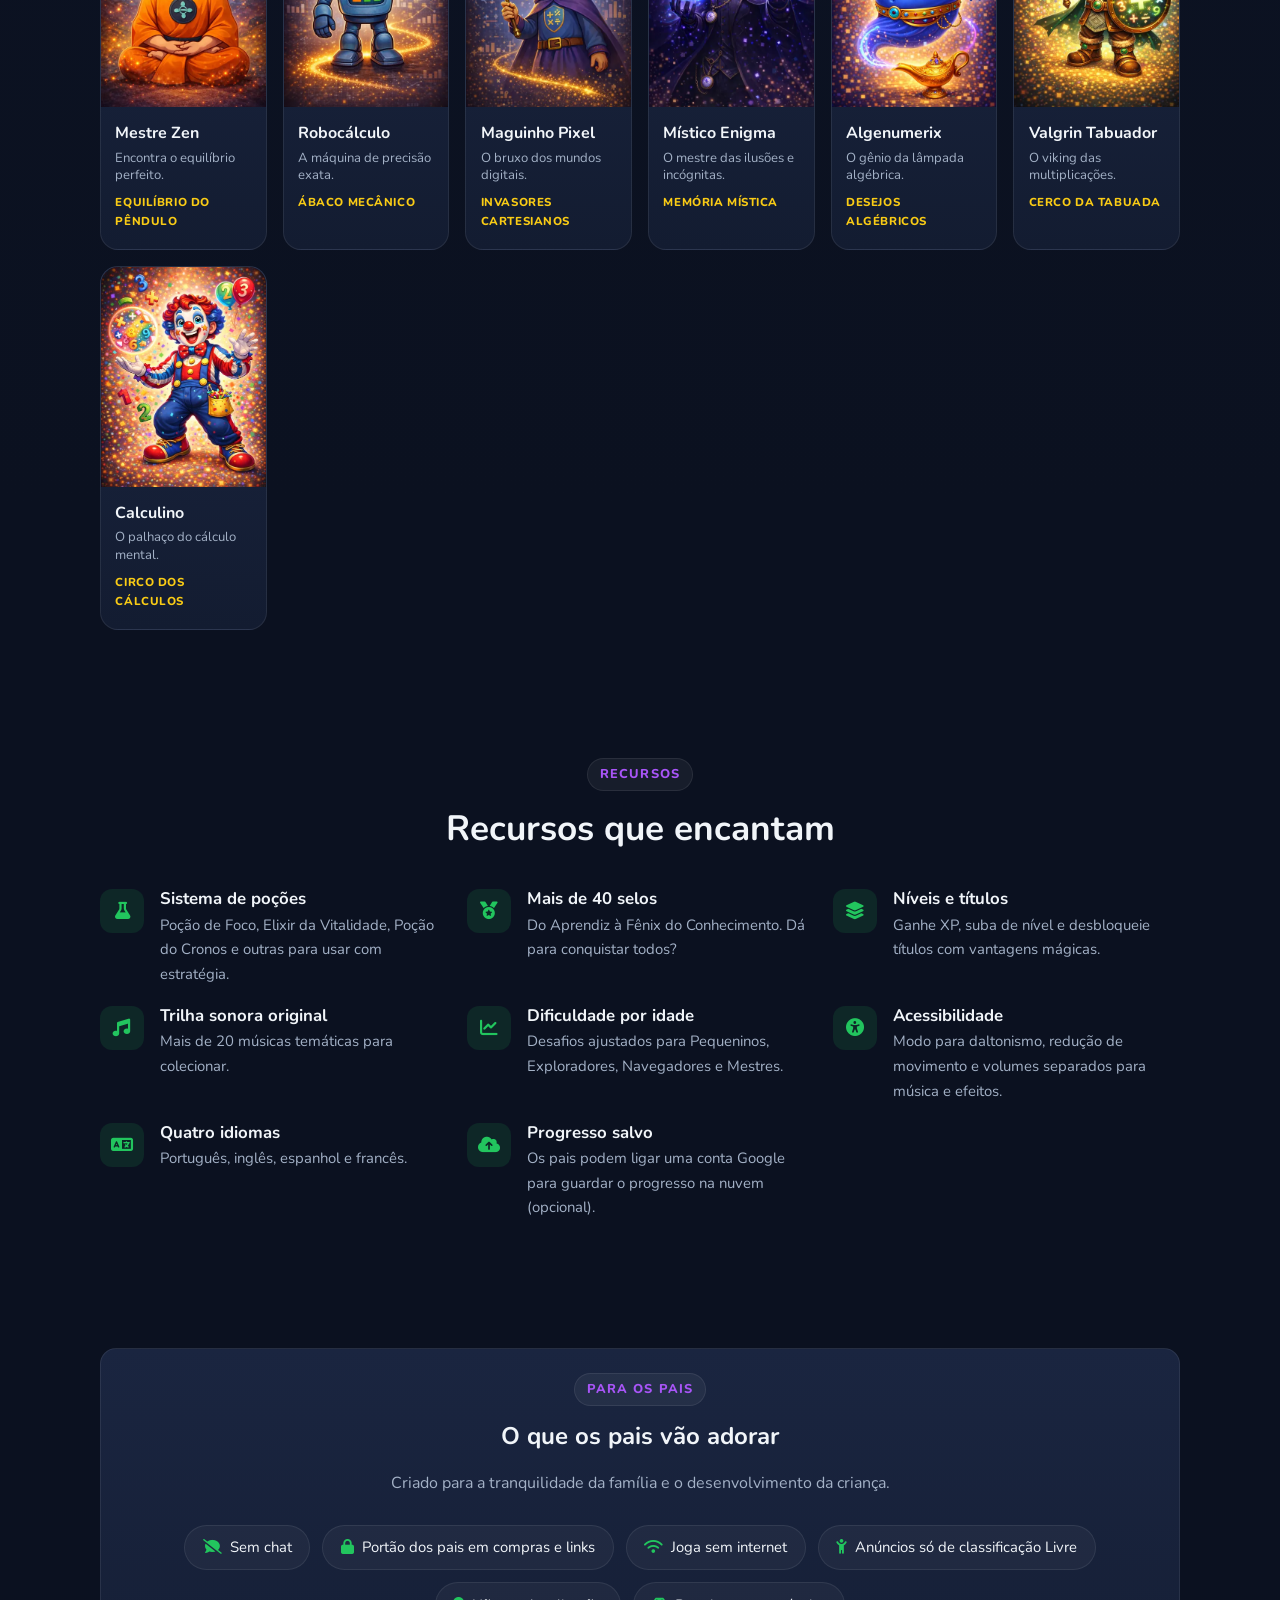
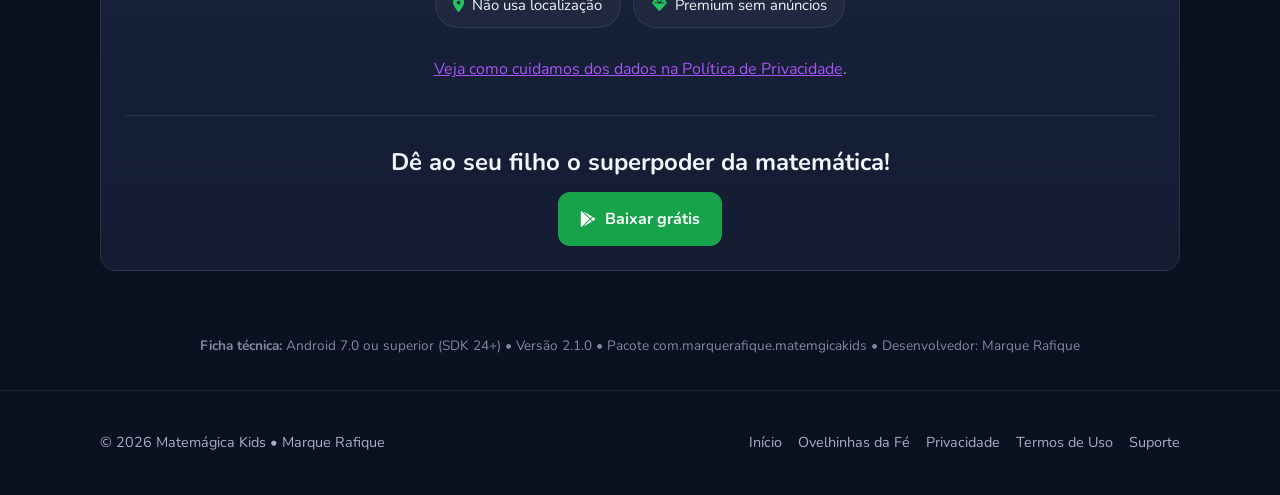
==== commit a1b95f27: "Site novo: Ovelhinhas da Fé, personagens novos, privacidade e termos atualizados Co-Authored-By: Cla" ====
--- a/matemagicakids.html
+++ b/matemagicakids.html
@@ -1,524 +1,317 @@
-<!doctype html>
-<html lang="pt-br">
-<head>
-    <meta charset="utf-8">
-    <meta name="viewport" content="width=device-width,initial-scale=1">
-    <title>Matemágica Kids - Aventura Épica dos Números</title>
-    <meta name="description" content="Em Matemágica Kids, as crianças não estudam números — elas vivem uma aventura épica! Aprenda somar, subtrair e muito mais com Helena e sua turma.">
-    
-    <!-- Open Graph / Facebook / WhatsApp -->
-    <meta property="og:title" content="Matemágica Kids - Aprenda Matemática Brincando">
-    <meta property="og:description" content="Junte-se a Helena e Bisteka nessa jornada mágica pelo mundo dos números.">
-    <meta property="og:type" content="website">
-    <meta property="og:image" content="capa.png">
-    
-    <link rel="stylesheet" href="https://cdnjs.cloudflare.com/ajax/libs/font-awesome/6.4.0/css/all.min.css">
-
-    <style>
-        :root {
-            --primary: #2563eb;
-            --accent-pink: #ec4899;
-            --accent-yellow: #eab308;
-            --accent-green: #22c55e;
-            --accent-purple: #a855f7;
-            --bg: #0f172a;
-            --card: #1e293b;
-            --text: #f8fafc;
-            --muted: #94a3b8;
-            --border: rgba(255,255,255,0.08);
-        }
-
-        body {
-            font-family: 'Segoe UI', Tahoma, Geneva, Verdana, sans-serif;
-            background-color: var(--bg);
-            color: var(--text);
-            margin: 0;
-            padding: 0;
-            line-height: 1.7;
-            overflow-x: hidden;
-        }
-
-        h1, h2, h3, h4 { margin-top: 0; font-weight: 700; }
-        h2 { font-size: 2rem; margin-bottom: 2rem; text-align: center; color: white; }
-        p { color: var(--muted); margin-bottom: 1rem; }
-        
-        .container {
-            max-width: 1100px;
-            margin: 0 auto;
-            padding: 0 2rem;
-        }
-
-        nav {
-            padding: 1rem 2rem;
-            display: flex;
-            justify-content: space-between;
-            align-items: center;
-            border-bottom: 1px solid var(--border);
-            background: rgba(15, 23, 42, 0.95);
-            backdrop-filter: blur(10px);
-            position: sticky;
-            top: 0;
-            z-index: 100;
-        }
-
-        .brand {
-            text-decoration: none;
-            display: flex;
-            align-items: center;
-            gap: 10px;
-        }
-
-        .nav-logo {
-            height: 40px; 
-            width: auto;
-            display: block;
-        }
-
-        .back-link {
-            color: var(--muted);
-            text-decoration: none;
-            font-size: 0.9rem;
-            transition: color 0.2s;
-            display: flex;
-            align-items: center;
-            gap: 6px;
-        }
-        .back-link:hover { color: var(--primary); }
-
-        .hero {
-            padding: 5rem 0;
-            display: flex;
-            align-items: center;
-            gap: 3rem;
-            position: relative;
-            overflow: hidden;
-        }
-        
-        .hero::before {
-            content: '';
-            position: absolute;
-            top: -100px; right: -100px;
-            width: 400px; height: 400px;
-            background: radial-gradient(circle, rgba(37,99,235,0.2) 0%, transparent 70%);
-            border-radius: 50%;
-            z-index: -1;
-        }
-
-        .hero-text { flex: 1; }
-
-        .hero h1 {
-            font-size: 3rem;
-            line-height: 1.1;
-            margin-bottom: 1.5rem;
-            background: linear-gradient(90deg, #fff, var(--accent-pink));
-            -webkit-background-clip: text;
-            -webkit-text-fill-color: transparent;
-        }
-
-        .hero-sub {
-            font-size: 1.15rem;
-            color: var(--muted);
-            margin-bottom: 2rem;
-            max-width: 600px;
-        }
-
-        .app-icon {
-            width: 200px; height: 200px;
-            border-radius: 40px;
-            box-shadow: 0 20px 50px rgba(0,0,0,0.5);
-            animation: float 6s ease-in-out infinite;
-            border: 4px solid rgba(255,255,255,0.1);
-            object-fit: cover;
-        }
-
-        @keyframes float {
-            0% { transform: translateY(0px); }
-            50% { transform: translateY(-15px); }
-            100% { transform: translateY(0px); }
-        }
-
-        .btn-download {
-            background: linear-gradient(135deg, var(--primary), #4f46e5);
-            color: white;
-            padding: 14px 28px;
-            border-radius: 12px;
-            text-decoration: none;
-            display: inline-flex;
-            align-items: center;
-            gap: 12px;
-            font-weight: 700;
-            font-size: 1.1rem;
-            transition: transform 0.2s, box-shadow 0.2s;
-            border: 1px solid rgba(255,255,255,0.1);
-        }
-        .btn-download:hover {
-            transform: translateY(-4px);
-            box-shadow: 0 10px 30px rgba(37, 99, 235, 0.4);
-        }
-
-        .section-world {
-            background: rgba(255,255,255,0.02);
-            padding: 4rem 0;
-            border-top: 1px solid var(--border);
-            border-bottom: 1px solid var(--border);
-        }
-
-        .world-grid {
-            display: grid;
-            grid-template-columns: repeat(auto-fit, minmax(300px, 1fr));
-            gap: 2rem;
-            margin-top: 2rem;
-        }
-
-        .world-card {
-            background: var(--card);
-            padding: 1.5rem;
-            border-radius: 16px;
-            border: 1px solid var(--border);
-        }
-
-        .world-card h3 { color: var(--accent-yellow); display: flex; align-items: center; gap: 10px; font-size: 1.3rem; }
-        .world-list { list-style: none; padding: 0; margin: 0; }
-        .world-list li {
-            padding: 8px 0;
-            border-bottom: 1px solid rgba(255,255,255,0.05);
-            font-size: 0.95rem;
-            color: var(--muted);
-            display: flex;
-            align-items: flex-start;
-            gap: 10px;
-        }
-        .world-list li:last-child { border-bottom: none; }
-        .world-list i { color: var(--primary); margin-top: 5px; font-size: 0.8rem; }
-
-        .section-chars { padding: 4rem 0; }
-        
-        .char-grid {
-            display: grid;
-            grid-template-columns: repeat(auto-fill, minmax(200px, 1fr));
-            gap: 1.5rem;
-        }
-
-        .char-card {
-            background: var(--card);
-            border-radius: 16px;
-            padding: 1.5rem;
-            text-align: center;
-            border: 1px solid var(--border);
-            transition: transform 0.2s;
-            display: flex;
-            flex-direction: column;
-            align-items: center;
-        }
-        .char-card:hover { transform: translateY(-5px); border-color: var(--accent-purple); }
-
-        .char-img {
-            width: 100px; height: 100px;
-            object-fit: contain;
-            margin-bottom: 1rem;
-            filter: drop-shadow(0 4px 6px rgba(0,0,0,0.3));
-            transition: transform 0.3s cubic-bezier(0.175, 0.885, 0.32, 1.275);
-        }
-        
-        .char-card:hover .char-img {
-            transform: scale(1.15) rotate(3deg);
-        }
-
-        .char-name { font-weight: 700; color: white; margin-bottom: 0.5rem; display: block; font-size: 1.1rem; }
-        .char-desc { font-size: 0.85rem; line-height: 1.4; }
-
-        .section-features {
-            padding: 4rem 0;
-            background: linear-gradient(to bottom, var(--bg), #131c31);
-        }
-        
-        .features-cols {
-            display: grid;
-            grid-template-columns: repeat(auto-fit, minmax(300px, 1fr));
-            gap: 3rem;
-        }
-
-        .feature-item {
-            display: flex;
-            gap: 1rem;
-            margin-bottom: 1.5rem;
-        }
-        .f-icon {
-            flex-shrink: 0;
-            width: 40px; height: 40px;
-            background: rgba(34, 197, 94, 0.1);
-            color: var(--accent-green);
-            border-radius: 10px;
-            display: flex;
-            align-items: center;
-            justify-content: center;
-        }
-        .f-content h4 { margin: 0 0 0.2rem 0; font-size: 1.1rem; color: white; }
-        .f-content p { margin: 0; font-size: 0.9rem; }
-
-        .section-parents {
-            background: var(--card);
-            padding: 3rem;
-            border-radius: 20px;
-            margin: 4rem auto;
-            border: 1px solid var(--border);
-            text-align: center;
-        }
-
-        .check-grid {
-            display: flex;
-            flex-wrap: wrap;
-            justify-content: center;
-            gap: 1.5rem;
-            margin: 2rem 0;
-        }
-        .check-item {
-            background: rgba(255,255,255,0.03);
-            padding: 0.8rem 1.5rem;
-            border-radius: 50px;
-            font-size: 0.95rem;
-            display: flex;
-            align-items: center;
-            gap: 10px;
-            color: white;
-            border: 1px solid var(--border);
-        }
-        .check-item i { color: var(--accent-green); }
-
-        .tech-info {
-            font-size: 0.8rem;
-            color: #64748b;
-            text-align: center;
-            margin-top: 4rem;
-            padding-top: 2rem;
-            border-top: 1px solid var(--border);
-        }
-
-        @media (max-width: 768px) {
-            .hero { flex-direction: column-reverse; text-align: center; padding: 3rem 0; }
-            .hero h1 { font-size: 2.5rem; }
-            .hero-text { width: 100%; }
-            nav { padding: 1rem; }
-        }
-    </style>
-</head>
-<body>
-
-    <nav>
-        <a href="index.html" class="back-link">
-            <i class="fas fa-arrow-left"></i> Voltar ao Portfólio
-        </a>
-        <a href="#" class="brand">
-            <img src="logo_2.png" alt="Matemágica Kids Logo" class="nav-logo">
-        </a>
-    </nav>
-
-    <div class="container">
-        <header class="hero">
-            <div class="hero-text">
-                <h1>Uma Aventura Épica no Mundo dos Números!</h1>
-                <p class="hero-sub">
-                    Em Matemágica Kids, as crianças não estudam números — elas vivem uma aventura! 
-                    Guiadas pela curiosa Helena e sua cadelinha Bisteka, os pequenos magos lançam feitiços a cada acerto.
-                </p>
-                <div style="display:flex; flex-direction:column; gap:10px; align-items:flex-start">
-                    <a href="https://play.google.com/store/apps/details?id=com.marquerafique.matemgicakids" target="_blank" class="btn-download">
-                        <i class="fab fa-google-play"></i> Baixar para Android
-                    </a>
-                    <span style="font-size:0.85rem; color:var(--muted); margin-left: 5px;">* Requer Android 7.0 ou superior</span>
-                </div>
-            </div>
-            <div>
-                <img src="ic_app.png" alt="Ícone Matemágica Kids" class="app-icon">
-            </div>
-        </header>
-    </div>
-
-    <section class="section-world">
-        <div class="container">
-            <h2>O Mundo de Matemágica</h2>
-            <div class="world-grid">
-                
-                <article class="world-card">
-                    <h3><i class="fas fa-dungeon"></i> Escola de Magia</h3>
-                    <ul class="world-list">
-                        <li><i class="fas fa-circle"></i> <strong>Aprender a Contar:</strong> Dê os primeiros passos com itens mágicos.</li>
-                        <li><i class="fas fa-circle"></i> <strong>Laboratório de Poções:</strong> Misture ingredientes para somar e subtrair.</li>
-                        <li><i class="fas fa-circle"></i> <strong>Bolhas Flutuantes:</strong> Maior, menor ou igual? Estoure a certa!</li>
-                        <li><i class="fas fa-circle"></i> <strong>Relógio Mágico:</strong> Aprenda a ler as horas em relógios encantados.</li>
-                    </ul>
-                </article>
-
-                <article class="world-card">
-                    <h3><i class="fas fa-shield-alt"></i> Modos de Aventura</h3>
-                    <ul class="world-list">
-                        <li><i class="fas fa-circle"></i> <strong>Arena dos Números:</strong> Ative a devastadora Fúria Numérica!</li>
-                        <li><i class="fas fa-circle"></i> <strong>Fábrica de Enigmas:</strong> Histórias matemáticas. Cuidado com os 3 corações!</li>
-                        <li><i class="fas fa-circle"></i> <strong>Contagem Explosiva:</strong> Desarme a bomba antes do tempo acabar.</li>
-                        <li><i class="fas fa-circle"></i> <strong>Batalha das Frações:</strong> Duelos contra Goblins ardilosos.</li>
-                    </ul>
-                </article>
-
-                <article class="world-card">
-                    <h3><i class="fas fa-book-open"></i> Cursos do Grimório</h3>
-                    <ul class="world-list">
-                        <li><i class="fas fa-circle"></i> <strong>Contagem Mental:</strong> Truques para calcular de cabeça.</li>
-                        <li><i class="fas fa-circle"></i> <strong>Multiplicação Inteligente:</strong> Domine a tabuada sem sofrimento.</li>
-                        <li><i class="fas fa-circle"></i> <strong>Adição na Mente:</strong> Métodos para somar números grandes.</li>
-                    </ul>
-                </article>
-
-            </div>
-        </div>
-    </section>
-
-    <section class="section-chars">
-        <div class="container">
-            <h2>Personagens Inesquecíveis</h2>
-            <div class="char-grid">
-                
-                <div class="char-card">
-                    <img src="personagem_helena.png" alt="Helena" class="char-img">
-                    <span class="char-name">Helena</span>
-                    <span class="char-desc">A criadora deste mundo. Sua imaginação transforma números em magia.</span>
-                </div>
-
-                <div class="char-card">
-                    <img src="personagem_bisteka.png" alt="Bisteka" class="char-img">
-                    <span class="char-name">Bisteka</span>
-                    <span class="char-desc">Fiel companheira, sempre pronta para farejar a resposta certa.</span>
-                </div>
-
-                <div class="char-card">
-                    <img src="personagem_garni.png" alt="Garni" class="char-img">
-                    <span class="char-name">Garni</span>
-                    <span class="char-desc">O galinho corajoso que acorda os jovens magos para os desafios.</span>
-                </div>
-
-                <div class="char-card">
-                    <img src="personagem_grunf.png" alt="Grunf" class="char-img">
-                    <span class="char-name">Grunf</span>
-                    <span class="char-desc">Um ogro de coração grande que vende as poções mais poderosas.</span>
-                </div>
-
-                <div class="char-card">
-                    <img src="personagem_capitao_somatico.png" alt="Capitão Somático" class="char-img">
-                    <span class="char-name">Cap. Somático</span>
-                    <span class="char-desc">Velho lobo-do-mar da matemática, cheio de conselhos sábios.</span>
-                </div>
-
-                <div class="char-card">
-                    <img src="personagem_fadinha_logica.png" alt="Fadinha da Lógica" class="char-img">
-                    <span class="char-name">Fadinha Lógica</span>
-                    <span class="char-desc">Ilumina os caminhos confusos com o pó de pirlimpimpim do raciocínio.</span>
-                </div>
-
-                <div class="char-card">
-                    <img src="personagem_grimorio.png" alt="Grimório" class="char-img">
-                    <span class="char-name">Grimório</span>
-                    <span class="char-desc">O livro mágico rabugento que adora partilhar sabedoria.</span>
-                </div>
-
-                <div class="char-card">
-                    <img src="personagem_professor_numerus.png" alt="Professor Numerus" class="char-img">
-                    <span class="char-name">Prof. Numerus</span>
-                    <span class="char-desc">Cientista maluco que cria invenções e problemas desafiadores.</span>
-                </div>
-
-            </div>
-        </div>
-    </section>
-
-    <section class="section-features">
-        <div class="container">
-            <h2 style="margin-bottom:3rem">Recursos que Encantam</h2>
-            <div class="features-cols">
-                
-                <div>
-                    <div class="feature-item">
-                        <div class="f-icon"><i class="fas fa-flask"></i></div>
-                        <div class="f-content">
-                            <h4>Sistema de Poções</h4>
-                            <p>Use Poção de Foco, Elixir da Vitalidade e Poção do Cronos estrategicamente para vencer.</p>
-                        </div>
-                    </div>
-                    <div class="feature-item">
-                        <div class="f-icon"><i class="fas fa-medal"></i></div>
-                        <div class="f-content">
-                            <h4>+40 Selos Colecionáveis</h4>
-                            <p>De "Aprendiz" a "Fênix do Conhecimento". Conquiste todos!</p>
-                        </div>
-                    </div>
-                    <div class="feature-item">
-                        <div class="f-icon"><i class="fas fa-layer-group"></i></div>
-                        <div class="f-content">
-                            <h4>Sistema de Níveis RPG</h4>
-                            <p>Ganhe XP, suba de nível e desbloqueie títulos como "Mago Racional".</p>
-                        </div>
-                    </div>
-                </div>
-
-                <div>
-                    <div class="feature-item">
-                        <div class="f-icon"><i class="fas fa-music"></i></div>
-                        <div class="f-content">
-                            <h4>Trilha Sonora Original</h4>
-                            <p>Mais de 20 músicas temáticas para colecionar na Loja de Músicas.</p>
-                        </div>
-                    </div>
-                    <div class="feature-item">
-                        <div class="f-icon"><i class="fas fa-user-circle"></i></div>
-                        <div class="f-content">
-                            <h4>Meu Cantinho</h4>
-                            <p>Perfil personalizável com avatar, estatísticas detalhadas e galeria.</p>
-                        </div>
-                    </div>
-                    <div class="feature-item">
-                        <div class="f-icon"><i class="fas fa-universal-access"></i></div>
-                        <div class="f-content">
-                            <h4>Acessibilidade Total</h4>
-                            <p>Modo daltônico, redução de movimento e controle de volume independente.</p>
-                        </div>
-                    </div>
-                </div>
-
-            </div>
-        </div>
-    </section>
-
-    <div class="container">
-        <section class="section-parents">
-            <h2 style="color:var(--primary)">O que os Pais Vão Adorar</h2>
-            <p>Criado pensando na tranquilidade da família e no desenvolvimento da criança.</p>
-            
-            <div class="check-grid">
-                <div class="check-item"><i class="fas fa-lock"></i> Ambiente Seguro (Sem chat)</div>
-                <div class="check-item"><i class="fas fa-wifi"></i> 100% Offline</div>
-                <div class="check-item"><i class="fas fa-chart-line"></i> Aprendizado Progressivo</div>
-                <div class="check-item"><i class="fas fa-gem"></i> Versão Premium Acessível</div>
-            </div>
-
-            <div style="margin-top:3rem; padding-top:2rem; border-top:1px solid rgba(255,255,255,0.1)">
-                <h3 style="color:white; margin-bottom:1rem; font-size:1.5rem">Dê ao seu filho o superpoder da matemática!</h3>
-                <a href="https://play.google.com/store/apps/details?id=com.marquerafique.matemgicakids" target="_blank" class="btn-download" style="background: var(--accent-green); border-color:transparent;">
-                    <i class="fab fa-android"></i> Baixar Agora (Grátis)
-                </a>
-            </div>
-        </section>
-
-        <footer class="tech-info">
-            <p>
-                <strong>Informações Técnicas:</strong><br>
-                Plataforma: Android (SDK 24+, Android 7.0+) • Versão atual: 2.0.1 • 
-                Pacote: com.marquerafique.matemgicakids • Desenvolvedor: Marque Rafique
-            </p>
-            <p style="margin-top:1rem">
-                © 2026 Matemágica Kids • 
-                <a href="privacidade.html" style="color:var(--primary)">Privacidade</a> • 
-                <a href="termos.html" style="color:var(--primary)">Termos de Uso</a>
-            </p>
-        </footer>
-    </div>
-
-</body>
-</html>+<!doctype html>
+<html lang="pt-BR">
+<head>
+    <meta charset="utf-8">
+    <meta name="viewport" content="width=device-width,initial-scale=1">
+    <title>Matemágica Kids | Aventura mágica no mundo dos números</title>
+    <meta name="description" content="Matemágica Kids: jogo educativo para Android em que as crianças aprendem a contar, somar, subtrair, multiplicar e dividir numa aventura com mais de 20 heróis mágicos.">
+    <link rel="canonical" href="https://www.marquerafique.com.br/matemagicakids.html">
+    <link rel="icon" href="ic_app_novo.png">
+
+    <meta property="og:title" content="Matemágica Kids | Aprender matemática brincando">
+    <meta property="og:description" content="Junte-se à Helena, ao Bistekinha e à Liga dos Matemágicos numa jornada mágica pelo mundo dos números.">
+    <meta property="og:type" content="website">
+    <meta property="og:url" content="https://www.marquerafique.com.br/matemagicakids.html">
+    <meta property="og:image" content="https://www.marquerafique.com.br/img/matemagica/og.jpg">
+
+    <link rel="preconnect" href="https://fonts.googleapis.com">
+    <link rel="preconnect" href="https://fonts.gstatic.com" crossorigin>
+    <link rel="stylesheet" href="https://fonts.googleapis.com/css2?family=Nunito:wght@400;600;700;800;900&display=swap">
+    <link rel="stylesheet" href="https://cdnjs.cloudflare.com/ajax/libs/font-awesome/6.4.0/css/all.min.css">
+    <link rel="stylesheet" href="estilo.css">
+
+    <style>
+        :root { --accent: #a855f7; --yellow: #facc15; --pink: #f472b6; --green: #22c55e; }
+        body {
+            background: radial-gradient(900px 500px at 85% -5%, rgba(168, 85, 247, 0.22), transparent 60%),
+                        radial-gradient(700px 400px at -10% 30%, rgba(59, 130, 246, 0.15), transparent 60%),
+                        linear-gradient(180deg, #0f172a, #0b1120 70%);
+            background-color: #0b1120;
+        }
+        .topbar .brand img { height: 46px; }
+
+        .hero { padding: 4rem 0 3rem; position: relative; overflow: hidden; isolation: isolate; }
+        .hero::before { content: ""; position: absolute; inset: -12px; z-index: -1;
+            background: linear-gradient(90deg, rgba(15,10,40,.92) 0%, rgba(15,10,40,.74) 50%, rgba(15,10,40,.5) 100%),
+                        url("img/matemagica/capa_fundo.webp") center 58% / cover no-repeat;
+            filter: blur(3px); }
+        .hero::after { content: ""; position: absolute; left: 0; right: 0; bottom: 0; height: 90px; z-index: -1; background: linear-gradient(to bottom, transparent, #0b1120); pointer-events: none; }
+        @media (max-width: 820px) {
+            .hero::before { background: linear-gradient(180deg, rgba(15,10,40,.6) 0%, rgba(15,10,40,.82) 50%, rgba(15,10,40,.94) 100%),
+                        url("img/matemagica/capa_fundo.webp") center 62% / cover no-repeat; }
+        }
+        .hero .container { display: grid; grid-template-columns: 1.2fr 1fr; gap: 3rem; align-items: center; }
+        .hero h1 { font-size: clamp(2.1rem, 5.5vw, 3.4rem); font-weight: 900; margin-bottom: 1.2rem; }
+        .hero h1 span { background: linear-gradient(90deg, #fff, var(--pink), var(--yellow)); -webkit-background-clip: text; background-clip: text; color: transparent; }
+        .hero .lead { font-size: 1.15rem; max-width: 580px; }
+        .hero .actions { display: flex; gap: .75rem; flex-wrap: wrap; align-items: center; margin-top: 1.5rem; }
+        .hero .req { font-size: .85rem; color: var(--muted); margin-top: .75rem; }
+        .hero-art { position: relative; justify-self: center; width: min(420px, 90vw); display: flex; flex-direction: column; align-items: center; gap: 1.4rem; }
+        .hero-art .logo { width: 100%; filter: drop-shadow(0 18px 30px rgba(0,0,0,.45)); animation: flutuar 6s ease-in-out infinite; }
+        .hero-art .icone { width: 30%; max-width: 130px; border-radius: 26%; border: 4px solid rgba(255,255,255,.15); box-shadow: 0 18px 40px rgba(0,0,0,.5); }
+        @keyframes flutuar { 0%, 100% { transform: translateY(0); } 50% { transform: translateY(-12px); } }
+
+        .hero .container.container-numeros { display: block; margin-top: 2.5rem; }
+        .mundos .grid { grid-template-columns: repeat(auto-fit, minmax(240px, 1fr)); }
+        .numeros { display: grid; grid-template-columns: repeat(4, 1fr); gap: 1rem; margin-top: 1rem; }
+        .numeros div { text-align: center; padding: 1rem; background: rgba(255,255,255,.03); border: 1px solid var(--border); border-radius: 14px; }
+        .numeros strong { display: block; font-size: 1.8rem; font-weight: 900; color: var(--yellow); }
+        .numeros span { color: var(--muted); font-size: .9rem; }
+
+        .mundos .card h3 { display: flex; align-items: center; gap: .6rem; color: var(--yellow); font-size: 1.2rem; }
+        .mundos ul { list-style: none; padding: 0; margin: 0; }
+        .mundos li { padding: .55rem 0; border-bottom: 1px solid rgba(255,255,255,.05); color: var(--muted); font-size: .95rem; }
+        .mundos li:last-child { border-bottom: 0; }
+        .mundos li strong { color: var(--text); }
+
+        .chars { display: grid; gap: 1rem; grid-template-columns: repeat(auto-fill, minmax(165px, 1fr)); }
+        .char {
+            background: linear-gradient(180deg, var(--card-2), var(--card)); border: 1px solid var(--border);
+            border-radius: 18px; overflow: hidden; display: flex; flex-direction: column;
+            transition: transform .25s ease, border-color .25s ease;
+        }
+        .char:hover { transform: translateY(-5px); border-color: rgba(168, 85, 247, .6); }
+        .char .foto { aspect-ratio: 3 / 4; overflow: hidden; background: #1e1b4b; }
+        .char img { width: 100%; height: 100%; object-fit: cover; transition: transform .35s ease; }
+        .char:hover img { transform: scale(1.06); }
+        .char .info { padding: .8rem .9rem 1rem; }
+        .char strong { display: block; font-size: 1rem; }
+        .char small { display: block; color: var(--muted); font-size: .82rem; line-height: 1.35; margin-top: .2rem; }
+        .char .papel { display: inline-block; margin-top: .5rem; font-size: .72rem; font-weight: 800; text-transform: uppercase; letter-spacing: .05em; color: var(--yellow); }
+        .grupo-titulo { margin: 2.5rem 0 1rem; font-size: 1.2rem; display: flex; align-items: center; gap: .6rem; }
+        .grupo-titulo:first-of-type { margin-top: 0; }
+
+        .recursos { display: grid; grid-template-columns: repeat(auto-fit, minmax(280px, 1fr)); gap: 1.25rem; }
+        .recurso { display: flex; gap: 1rem; align-items: flex-start; }
+        .recurso .ic { flex-shrink: 0; width: 44px; height: 44px; border-radius: 12px; display: grid; place-items: center; background: rgba(34, 197, 94, .12); color: var(--green); font-size: 1.1rem; }
+        .recurso h3 { font-size: 1.05rem; margin: 0 0 .2rem; }
+        .recurso p { margin: 0; font-size: .93rem; }
+
+        .pais { text-align: center; }
+        .pais .selos { display: flex; flex-wrap: wrap; justify-content: center; gap: .75rem; margin: 1.75rem 0; }
+        .pais .selos span { display: inline-flex; align-items: center; gap: .5rem; background: rgba(255,255,255,.04); border: 1px solid var(--border); padding: .6rem 1.1rem; border-radius: 999px; color: var(--text); font-size: .93rem; }
+        .pais .selos i { color: var(--green); }
+        .cta-final { margin-top: 2rem; padding-top: 2rem; border-top: 1px solid var(--border); }
+        .cta-final h3 { font-size: 1.5rem; margin-bottom: 1rem; }
+        .cta-final .btn-primary { --accent: #16a34a; }
+
+        .ficha { font-size: .85rem; color: #7c8aa3; text-align: center; }
+
+        @media (max-width: 860px) {
+            .hero .container { grid-template-columns: 1fr; text-align: center; }
+            .hero .lead { margin: 0 auto; }
+            .hero .actions { justify-content: center; }
+            .hero-art { order: -1; width: min(320px, 80vw); }
+            .numeros { grid-template-columns: repeat(2, 1fr); }
+        }
+    </style>
+</head>
+<body>
+    <a class="skip-link" href="#conteudo">Ir para o conteúdo</a>
+
+    <header class="topbar">
+        <div class="container">
+            <a class="brand" href="index.html" aria-label="Voltar ao início">
+                <img src="ic_app_novo.png" alt="" width="46" height="46" style="border-radius:12px">
+                <span><strong>Matemágica Kids</strong><small>por Marque Rafique</small></span>
+            </a>
+            <nav class="nav-links" aria-label="Seções">
+                <a href="#mundo">O mundo</a>
+                <a href="#personagens">Personagens</a>
+                <a href="#recursos">Recursos</a>
+                <a href="#pais">Para os pais</a>
+                <a href="index.html"><i class="fas fa-arrow-left" aria-hidden="true"></i> Início</a>
+            </nav>
+        </div>
+    </header>
+
+    <main id="conteudo">
+        <section class="hero">
+            <div class="container">
+                <div>
+                    <span class="eyebrow">Jogo educativo para Android</span>
+                    <h1>Uma aventura <span>mágica</span> no mundo dos números!</h1>
+                    <p class="lead">
+                        No Matemágica Kids, as crianças não estudam números: elas vivem uma aventura! Ao lado da
+                        Helena e do cãozinho Bistekinha, cada conta certa vira um feitiço, cada minigame revela um
+                        herói da Liga dos Matemágicos e cada conquista enche o Grimório de sabedoria.
+                    </p>
+                    <div class="actions">
+                        <a href="https://play.google.com/store/apps/details?id=com.marquerafique.matemgicakids" target="_blank" rel="noopener" class="btn btn-play">
+                            <i class="fab fa-google-play" aria-hidden="true"></i>
+                            <span><small>Disponível no</small>Google Play</span>
+                        </a>
+                        <a href="#personagens" class="btn">Conhecer os heróis</a>
+                    </div>
+                    <p class="req">Grátis com compras opcionais • Requer Android 7.0 ou superior</p>
+                </div>
+                <div class="hero-art">
+                    <img class="logo" src="img/logo_matemagica.webp" alt="Logotipo do Matemágica Kids">
+                    <img class="icone" src="ic_app_novo.png" alt="" width="140" height="140">
+                </div>
+            </div>
+            <div class="container container-numeros">
+                <div class="numeros">
+                    <div><strong>22</strong><span>personagens</span></div>
+                    <div><strong>30+</strong><span>jogos e minigames</span></div>
+                    <div><strong>40+</strong><span>selos colecionáveis</span></div>
+                    <div><strong>4</strong><span>idiomas</span></div>
+                </div>
+            </div>
+        </section>
+
+        <section id="mundo" class="mundos">
+            <div class="container">
+                <div class="section-title">
+                    <span class="eyebrow">O mundo</span>
+                    <h2>O Mundo de Matemágica</h2>
+                    <p>Caminhos diferentes para cada idade e cada jeito de aprender.</p>
+                </div>
+                <div class="grid">
+                    <article class="card">
+                        <h3><i class="fas fa-hat-wizard" aria-hidden="true"></i> Escola de Magia</h3>
+                        <ul>
+                            <li><strong>Aprender a Contar:</strong> os primeiros passos com itens mágicos.</li>
+                            <li><strong>Laboratório de Poções:</strong> misture ingredientes para somar e subtrair.</li>
+                            <li><strong>Portais Numéricos:</strong> maior, menor ou igual? Escolha o portal certo.</li>
+                            <li><strong>Relógio Mágico:</strong> aprenda a ler as horas em relógios encantados.</li>
+                        </ul>
+                    </article>
+                    <article class="card">
+                        <h3><i class="fas fa-shield-halved" aria-hidden="true"></i> Jornada e Portal Mágico</h3>
+                        <ul>
+                            <li><strong>Arena dos Números:</strong> ative a Fúria Numérica!</li>
+                            <li><strong>Fábrica de Enigmas:</strong> problemas em forma de história.</li>
+                            <li><strong>Contagem Explosiva:</strong> desarme a bomba antes do tempo acabar.</li>
+                            <li><strong>Batalha das Frações, Desafio das Estatuetas e Sentença do Sábio.</strong></li>
+                        </ul>
+                    </article>
+                    <article class="card">
+                        <h3><i class="fas fa-users" aria-hidden="true"></i> Liga dos Matemágicos</h3>
+                        <ul>
+                            <li><strong>19 heróis</strong>, cada um com o seu minigame e um poder especial.</li>
+                            <li><strong>Gravidade Zero, Cerco da Tabuada, Memória Mística, Cidade Geométrica</strong> e muito mais.</li>
+                            <li><strong>Torneio Elemental</strong> e duelos online com apelidos, sem chat.</li>
+                        </ul>
+                    </article>
+                    <article class="card">
+                        <h3><i class="fas fa-book-open" aria-hidden="true"></i> Cursos do Grimório</h3>
+                        <ul>
+                            <li><strong>Contagem Mental:</strong> truques para calcular de cabeça.</li>
+                            <li><strong>Tabuada Estelar:</strong> domine a multiplicação sem sofrimento.</li>
+                            <li><strong>Soma Relâmpago:</strong> métodos para somar números grandes.</li>
+                            <li><strong>O Grimório:</strong> boletim, sabedorias, poções, personagens e títulos.</li>
+                        </ul>
+                    </article>
+                </div>
+            </div>
+        </section>
+
+        <section id="personagens">
+            <div class="container">
+                <div class="section-title">
+                    <span class="eyebrow">Personagens</span>
+                    <h2>Personagens inesquecíveis</h2>
+                    <p>Uma turma mágica que acompanha a criança em cada desafio.</p>
+                </div>
+
+                <h3 class="grupo-titulo"><i class="fas fa-heart" aria-hidden="true" style="color:var(--pink)"></i> A turma da Helena</h3>
+                <div class="chars">
+                    <div class="char"><div class="foto"><img src="img/personagens/helena.webp" alt="Helena" loading="lazy"></div><div class="info"><strong>Helena</strong><small>Maga da lógica e dos números.</small></div></div>
+                    <div class="char"><div class="foto"><img src="img/personagens/bisteka.webp" alt="Bistekinha" loading="lazy"></div><div class="info"><strong>Bistekinha</strong><small>O cãozinho matemágico fiel.</small></div></div>
+                    <div class="char"><div class="foto"><img src="img/personagens/garni.webp" alt="Galo Garni" loading="lazy"></div><div class="info"><strong>Galo Garni</strong><small>Acorda sempre na hora certa.</small></div></div>
+                    <div class="char"><div class="foto"><img src="img/personagens/grimorio.png" alt="Grimório" loading="lazy" style="object-fit:contain;background:#2a1a0e"></div><div class="info"><strong>Grimório</strong><small>O livro mágico que guarda todos os segredos da matemática.</small></div></div>
+                </div>
+
+                <h3 class="grupo-titulo"><i class="fas fa-star" aria-hidden="true" style="color:var(--yellow)"></i> A Liga dos Matemágicos</h3>
+                <div class="chars">
+                    <div class="char"><div class="foto"><img src="img/personagens/capitao.webp" alt="Capitão Somático" loading="lazy"></div><div class="info"><strong>Capitão Somático</strong><small>Explorador dos mares numéricos.</small><span class="papel">Mapa do Tesouro das Somatórias</span></div></div>
+                    <div class="char"><div class="foto"><img src="img/personagens/barao.webp" alt="Barão Binário" loading="lazy"></div><div class="info"><strong>Barão Binário</strong><small>Senhor dos zeros e uns.</small><span class="papel">Duelo de Códigos</span></div></div>
+                    <div class="char"><div class="foto"><img src="img/personagens/orion.webp" alt="Órion Decimal" loading="lazy"></div><div class="info"><strong>Órion Decimal</strong><small>Navegador da gravidade zero.</small><span class="papel">Gravidade Zero</span></div></div>
+                    <div class="char"><div class="foto"><img src="img/personagens/algorix.webp" alt="Algorix" loading="lazy"></div><div class="info"><strong>Algorix</strong><small>Guardião dos algoritmos.</small><span class="papel">Sequência Perfeita</span></div></div>
+                    <div class="char"><div class="foto"><img src="img/personagens/numerus.webp" alt="Prof. Números" loading="lazy"></div><div class="info"><strong>Prof. Números</strong><small>O guardião do Grande Grimório.</small><span class="papel">Biblioteca Viva</span></div></div>
+                    <div class="char"><div class="foto"><img src="img/personagens/caos.webp" alt="Professor Caos" loading="lazy"></div><div class="info"><strong>Professor Caos</strong><small>O vilão que bagunça as equações.</small><span class="papel">Desafio Extremo</span></div></div>
+                    <div class="char"><div class="foto"><img src="img/personagens/fadinha.webp" alt="Fadinha da Lógica" loading="lazy"></div><div class="info"><strong>Fadinha da Lógica</strong><small>Ilumina o caminho da verdade.</small><span class="papel">Trilha de Vaga-lumes</span></div></div>
+                    <div class="char"><div class="foto"><img src="img/personagens/sabia.webp" alt="Sábia Geômetra" loading="lazy"></div><div class="info"><strong>Sábia Geômetra</strong><small>Arquiteta das formas perfeitas.</small><span class="papel">Cidade Geométrica</span></div></div>
+                    <div class="char"><div class="foto"><img src="img/personagens/sabio_eldrin.webp" alt="Sábio Eldrin" loading="lazy"></div><div class="info"><strong>Sábio Eldrin</strong><small>Especialista em raízes profundas.</small><span class="papel">Raízes Profundas</span></div></div>
+                    <div class="char"><div class="foto"><img src="img/personagens/arqueiro.webp" alt="Arqueiro Moderno" loading="lazy"></div><div class="info"><strong>Arqueiro Moderno</strong><small>Nunca erra uma percentagem.</small><span class="papel">Estande de Percentagens</span></div></div>
+                    <div class="char"><div class="foto"><img src="img/personagens/gruf.webp" alt="Ogro Grunf" loading="lazy"></div><div class="info"><strong>Ogro Grunf</strong><small>Vende poções e detesta matemática.</small><span class="papel">Armadilha do Ogro</span></div></div>
+                    <div class="char"><div class="foto"><img src="img/personagens/cavaleiro.webp" alt="Cavaleiro Bondoso" loading="lazy"></div><div class="info"><strong>Cavaleiro Bondoso</strong><small>O protetor com escudo de aço.</small><span class="papel">Defesa Cooperativa</span></div></div>
+                    <div class="char"><div class="foto"><img src="img/personagens/mestre_zen.webp" alt="Mestre Zen" loading="lazy"></div><div class="info"><strong>Mestre Zen</strong><small>Encontra o equilíbrio perfeito.</small><span class="papel">Equilíbrio do Pêndulo</span></div></div>
+                    <div class="char"><div class="foto"><img src="img/personagens/robo.webp" alt="Robocálculo" loading="lazy"></div><div class="info"><strong>Robocálculo</strong><small>A máquina de precisão exata.</small><span class="papel">Ábaco Mecânico</span></div></div>
+                    <div class="char"><div class="foto"><img src="img/personagens/maguinho.webp" alt="Maguinho Pixel" loading="lazy"></div><div class="info"><strong>Maguinho Pixel</strong><small>O bruxo dos mundos digitais.</small><span class="papel">Invasores Cartesianos</span></div></div>
+                    <div class="char"><div class="foto"><img src="img/personagens/mistico.webp" alt="Místico Enigma" loading="lazy"></div><div class="info"><strong>Místico Enigma</strong><small>O mestre das ilusões e incógnitas.</small><span class="papel">Memória Mística</span></div></div>
+                    <div class="char"><div class="foto"><img src="img/personagens/genio.webp" alt="Algenumerix" loading="lazy"></div><div class="info"><strong>Algenumerix</strong><small>O gênio da lâmpada algébrica.</small><span class="papel">Desejos Algébricos</span></div></div>
+                    <div class="char"><div class="foto"><img src="img/personagens/valgrin.webp" alt="Valgrin Tabuador" loading="lazy"></div><div class="info"><strong>Valgrin Tabuador</strong><small>O viking das multiplicações.</small><span class="papel">Cerco da Tabuada</span></div></div>
+                    <div class="char"><div class="foto"><img src="img/personagens/calculino.webp" alt="Calculino" loading="lazy"></div><div class="info"><strong>Calculino</strong><small>O palhaço do cálculo mental.</small><span class="papel">Circo dos Cálculos</span></div></div>
+                </div>
+            </div>
+        </section>
+
+        <section id="recursos">
+            <div class="container">
+                <div class="section-title">
+                    <span class="eyebrow">Recursos</span>
+                    <h2>Recursos que encantam</h2>
+                </div>
+                <div class="recursos">
+                    <div class="recurso"><div class="ic"><i class="fas fa-flask" aria-hidden="true"></i></div><div><h3>Sistema de poções</h3><p>Poção de Foco, Elixir da Vitalidade, Poção do Cronos e outras para usar com estratégia.</p></div></div>
+                    <div class="recurso"><div class="ic"><i class="fas fa-medal" aria-hidden="true"></i></div><div><h3>Mais de 40 selos</h3><p>Do Aprendiz à Fênix do Conhecimento. Dá para conquistar todos?</p></div></div>
+                    <div class="recurso"><div class="ic"><i class="fas fa-layer-group" aria-hidden="true"></i></div><div><h3>Níveis e títulos</h3><p>Ganhe XP, suba de nível e desbloqueie títulos com vantagens mágicas.</p></div></div>
+                    <div class="recurso"><div class="ic"><i class="fas fa-music" aria-hidden="true"></i></div><div><h3>Trilha sonora original</h3><p>Mais de 20 músicas temáticas para colecionar.</p></div></div>
+                    <div class="recurso"><div class="ic"><i class="fas fa-chart-line" aria-hidden="true"></i></div><div><h3>Dificuldade por idade</h3><p>Desafios ajustados para Pequeninos, Exploradores, Navegadores e Mestres.</p></div></div>
+                    <div class="recurso"><div class="ic"><i class="fas fa-universal-access" aria-hidden="true"></i></div><div><h3>Acessibilidade</h3><p>Modo para daltonismo, redução de movimento e volumes separados para música e efeitos.</p></div></div>
+                    <div class="recurso"><div class="ic"><i class="fas fa-language" aria-hidden="true"></i></div><div><h3>Quatro idiomas</h3><p>Português, inglês, espanhol e francês.</p></div></div>
+                    <div class="recurso"><div class="ic"><i class="fas fa-cloud-arrow-up" aria-hidden="true"></i></div><div><h3>Progresso salvo</h3><p>Os pais podem ligar uma conta Google para guardar o progresso na nuvem (opcional).</p></div></div>
+                </div>
+            </div>
+        </section>
+
+        <section id="pais">
+            <div class="container">
+                <div class="card pais">
+                    <span class="eyebrow">Para os pais</span>
+                    <h2>O que os pais vão adorar</h2>
+                    <p>Criado para a tranquilidade da família e o desenvolvimento da criança.</p>
+                    <div class="selos">
+                        <span><i class="fas fa-comment-slash" aria-hidden="true"></i> Sem chat</span>
+                        <span><i class="fas fa-lock" aria-hidden="true"></i> Portão dos pais em compras e links</span>
+                        <span><i class="fas fa-wifi" aria-hidden="true"></i> Joga sem internet</span>
+                        <span><i class="fas fa-child-reaching" aria-hidden="true"></i> Anúncios só de classificação Livre</span>
+                        <span><i class="fas fa-location-dot" aria-hidden="true"></i> Não usa localização</span>
+                        <span><i class="fas fa-gem" aria-hidden="true"></i> Premium sem anúncios</span>
+                    </div>
+                    <p><a href="privacidade.html">Veja como cuidamos dos dados na Política de Privacidade</a>.</p>
+                    <div class="cta-final">
+                        <h3>Dê ao seu filho o superpoder da matemática!</h3>
+                        <a href="https://play.google.com/store/apps/details?id=com.marquerafique.matemgicakids" target="_blank" rel="noopener" class="btn btn-primary">
+                            <i class="fab fa-google-play" aria-hidden="true"></i> Baixar grátis
+                        </a>
+                    </div>
+                </div>
+            </div>
+        </section>
+
+        <div class="container">
+            <p class="ficha">
+                <strong>Ficha técnica:</strong> Android 7.0 ou superior (SDK 24+) • Versão 2.1.0 •
+                Pacote com.marquerafique.matemgicakids • Desenvolvedor: Marque Rafique
+            </p>
+        </div>
+    </main>
+
+    <footer class="site-footer">
+        <div class="container">
+            <span>© 2026 Matemágica Kids • Marque Rafique</span>
+            <nav aria-label="Rodapé">
+                <a href="index.html">Início</a>
+                <a href="ovelhinhasdafe.html">Ovelhinhas da Fé</a>
+                <a href="privacidade.html">Privacidade</a>
+                <a href="termos.html">Termos de Uso</a>
+                <a href="mailto:suporte@marquerafique.com.br">Suporte</a>
+            </nav>
+        </div>
+    </footer>
+    <script src="js/particulas.js" defer></script>
+</body>
+</html>
--- a/estilo.css
+++ b/estilo.css
@@ -0,0 +1,173 @@
+/* Estilo comum a todas as páginas do site Marque Rafique */
+:root {
+    --primary: #3b82f6;
+    --primary-strong: #2563eb;
+    --bg: #0b1120;
+    --bg-2: #0f172a;
+    --card: #131c31;
+    --card-2: #1a2540;
+    --text: #f1f5f9;
+    --muted: #a3b1c6;
+    --border: rgba(255, 255, 255, 0.08);
+    --radius: 16px;
+    --maxw: 1120px;
+    --accent: var(--primary);
+}
+
+* { box-sizing: border-box; }
+
+html { scroll-behavior: smooth; }
+
+body {
+    margin: 0;
+    font-family: 'Nunito', 'Segoe UI', Tahoma, Geneva, Verdana, sans-serif;
+    background: radial-gradient(1200px 600px at 80% -10%, rgba(59, 130, 246, 0.12), transparent 60%),
+                linear-gradient(180deg, var(--bg-2), var(--bg) 70%);
+    background-color: var(--bg);
+    color: var(--text);
+    line-height: 1.65;
+    min-height: 100vh;
+    overflow-x: hidden;
+}
+
+img { max-width: 100%; height: auto; }
+a { color: var(--accent); }
+a:focus-visible, button:focus-visible { outline: 3px solid var(--accent); outline-offset: 3px; border-radius: 6px; }
+
+h1, h2, h3, h4 { line-height: 1.2; margin-top: 0; }
+p { color: var(--muted); margin: 0 0 1rem; }
+
+.container { width: 100%; max-width: var(--maxw); margin: 0 auto; padding: 0 1.25rem; }
+
+.skip-link {
+    position: absolute; left: -999px; top: 0;
+    background: var(--accent); color: #fff; padding: .6rem 1rem; z-index: 999; border-radius: 0 0 8px 0;
+}
+.skip-link:focus { left: 0; }
+
+/* ---------- Barra de navegação ---------- */
+.topbar {
+    position: sticky; top: 0; z-index: 50;
+    background: rgba(11, 17, 32, 0.85);
+    backdrop-filter: blur(12px);
+    -webkit-backdrop-filter: blur(12px);
+    border-bottom: 1px solid var(--border);
+}
+.topbar .container {
+    display: flex; align-items: center; justify-content: space-between; gap: 1rem;
+    min-height: 64px; flex-wrap: wrap; padding-top: .5rem; padding-bottom: .5rem;
+}
+.brand { display: flex; align-items: center; gap: .75rem; text-decoration: none; color: var(--text); }
+.brand img { height: 44px; width: auto; }
+.brand strong { display: block; font-size: 1.05rem; }
+.brand small { display: block; color: var(--muted); font-size: .8rem; }
+
+.nav-links { display: flex; gap: .25rem; flex-wrap: wrap; }
+.nav-links a {
+    color: var(--muted); text-decoration: none; font-size: .95rem;
+    padding: .45rem .75rem; border-radius: 8px; transition: color .2s, background .2s;
+}
+.nav-links a:hover, .nav-links a[aria-current="page"] { color: var(--text); background: rgba(255, 255, 255, 0.06); }
+
+/* ---------- Botões ---------- */
+.btn {
+    display: inline-flex; align-items: center; justify-content: center; gap: .55rem;
+    padding: .8rem 1.3rem; border-radius: 12px; font-weight: 700; font-size: 1rem;
+    text-decoration: none; color: var(--text);
+    background: rgba(255, 255, 255, 0.05); border: 1px solid var(--border);
+    transition: transform .2s ease, box-shadow .2s ease, background .2s ease;
+    cursor: pointer;
+}
+.btn:hover { transform: translateY(-2px); background: rgba(255, 255, 255, 0.1); }
+.btn-primary { background: var(--accent); border-color: transparent; color: #fff; }
+.btn-primary:hover { background: var(--accent); box-shadow: 0 10px 28px rgba(0, 0, 0, 0.35); filter: brightness(1.08); }
+.btn-play { background: #111827; border-color: rgba(255,255,255,.18); }
+.btn-play i { font-size: 1.35rem; }
+.btn-play span { display: flex; flex-direction: column; line-height: 1.1; text-align: left; }
+.btn-play small { font-size: .7rem; font-weight: 600; color: var(--muted); text-transform: uppercase; letter-spacing: .04em; }
+
+/* ---------- Seções e cartões ---------- */
+section { padding: 4rem 0; }
+.section-title { text-align: center; margin-bottom: 2.5rem; }
+.section-title h2 { font-size: clamp(1.6rem, 3.5vw, 2.2rem); margin-bottom: .5rem; }
+.section-title p { max-width: 640px; margin: 0 auto; }
+.eyebrow {
+    display: inline-block; font-size: .8rem; font-weight: 800; letter-spacing: .08em; text-transform: uppercase;
+    color: var(--accent); background: rgba(255, 255, 255, 0.05); border: 1px solid var(--border);
+    padding: .3rem .8rem; border-radius: 999px; margin-bottom: 1rem;
+}
+
+.card {
+    background: linear-gradient(180deg, var(--card-2), var(--card));
+    border: 1px solid var(--border);
+    border-radius: var(--radius);
+    padding: 1.5rem;
+    transition: transform .25s ease, border-color .25s ease, box-shadow .25s ease;
+}
+.card:hover { transform: translateY(-4px); border-color: rgba(255, 255, 255, 0.16); box-shadow: 0 18px 40px rgba(0, 0, 0, 0.35); }
+
+.grid { display: grid; gap: 1.25rem; grid-template-columns: repeat(auto-fit, minmax(260px, 1fr)); }
+
+.tag {
+    display: inline-flex; align-items: center; gap: .4rem;
+    background: rgba(255, 255, 255, 0.04); color: var(--muted);
+    padding: .3rem .75rem; border-radius: 999px; font-size: .85rem; border: 1px solid var(--border);
+}
+
+.check-list { list-style: none; padding: 0; margin: 0; display: grid; gap: .6rem; }
+.check-list li { display: flex; gap: .65rem; align-items: flex-start; color: var(--muted); }
+.check-list i { color: #22c55e; margin-top: .3rem; }
+
+/* ---------- Rodapé ---------- */
+.site-footer { border-top: 1px solid var(--border); padding: 2.5rem 0; margin-top: 2rem; color: var(--muted); font-size: .9rem; }
+.site-footer .container { display: flex; gap: 1.5rem; justify-content: space-between; flex-wrap: wrap; align-items: center; }
+.site-footer nav { display: flex; gap: 1rem; flex-wrap: wrap; }
+.site-footer a { color: var(--muted); text-decoration: none; }
+.site-footer a:hover { color: var(--text); }
+
+/* ---------- Páginas legais (privacidade / termos) ---------- */
+.legal { max-width: 860px; margin: 2.5rem auto; }
+.legal-card { background: var(--card); border: 1px solid var(--border); border-radius: var(--radius); padding: clamp(1.25rem, 4vw, 2.75rem); }
+.legal h1 { font-size: clamp(1.6rem, 4vw, 2.1rem); margin-bottom: .25rem; }
+.legal h2 { font-size: 1.25rem; color: var(--text); margin: 2.25rem 0 .75rem; padding-left: .75rem; border-left: 3px solid var(--accent); }
+.legal h3 { font-size: 1.05rem; color: var(--text); margin: 1.5rem 0 .5rem; }
+.legal ul { color: var(--muted); padding-left: 1.25rem; }
+.legal li { margin-bottom: .45rem; }
+.legal strong { color: var(--text); }
+.legal .meta { color: var(--muted); font-size: .9rem; margin-bottom: 1.5rem; }
+.legal-toolbar { display: flex; justify-content: space-between; align-items: center; gap: 1rem; flex-wrap: wrap; margin-bottom: 1.5rem; }
+.lang-toggle { display: inline-flex; background: rgba(0, 0, 0, 0.3); border-radius: 10px; padding: 4px; border: 1px solid var(--border); }
+.lang-toggle button {
+    background: none; border: 0; color: var(--muted); padding: .45rem 1rem; border-radius: 7px;
+    font: inherit; font-weight: 700; font-size: .9rem; cursor: pointer;
+}
+.lang-toggle button[aria-pressed="true"] { background: var(--accent); color: #fff; }
+.toc { background: rgba(255, 255, 255, 0.03); border: 1px solid var(--border); border-radius: 12px; padding: 1rem 1.25rem; margin: 1.5rem 0; }
+.toc strong { display: block; margin-bottom: .5rem; }
+.toc ol { margin: 0; padding-left: 1.25rem; color: var(--muted); columns: 2 220px; }
+.toc a { color: var(--muted); text-decoration: none; }
+.toc a:hover { color: var(--text); text-decoration: underline; }
+.app-box { border: 1px solid var(--border); border-radius: 12px; padding: 1rem 1.25rem; margin: 1rem 0; background: rgba(255, 255, 255, 0.02); }
+.app-box h3 { margin-top: 0; display: flex; align-items: center; gap: .6rem; }
+.app-box h3 img { width: 32px; height: 32px; border-radius: 8px; }
+.note {
+    background: rgba(234, 179, 8, 0.08); border: 1px solid rgba(234, 179, 8, 0.3); color: #fde68a;
+    padding: .9rem 1.1rem; border-radius: 10px; margin: 1rem 0;
+}
+.note p { color: #fde68a; margin: 0; }
+.contact-box { background: rgba(59, 130, 246, 0.08); border: 1px solid rgba(59, 130, 246, 0.25); border-radius: 12px; padding: 1.25rem; margin-top: 2rem; }
+.lang-section[hidden] { display: none; }
+.table-wrap { overflow-x: auto; }
+.legal table { width: 100%; border-collapse: collapse; font-size: .92rem; margin: 1rem 0; }
+.legal th, .legal td { text-align: left; padding: .6rem .7rem; border-bottom: 1px solid var(--border); vertical-align: top; color: var(--muted); }
+.legal th { color: var(--text); background: rgba(255, 255, 255, 0.03); }
+
+@media (max-width: 640px) {
+    section { padding: 3rem 0; }
+    .topbar .container { justify-content: center; }
+    .nav-links { justify-content: center; }
+}
+
+@media (prefers-reduced-motion: reduce) {
+    *, *::before, *::after { animation: none !important; transition: none !important; scroll-behavior: auto !important; }
+}
